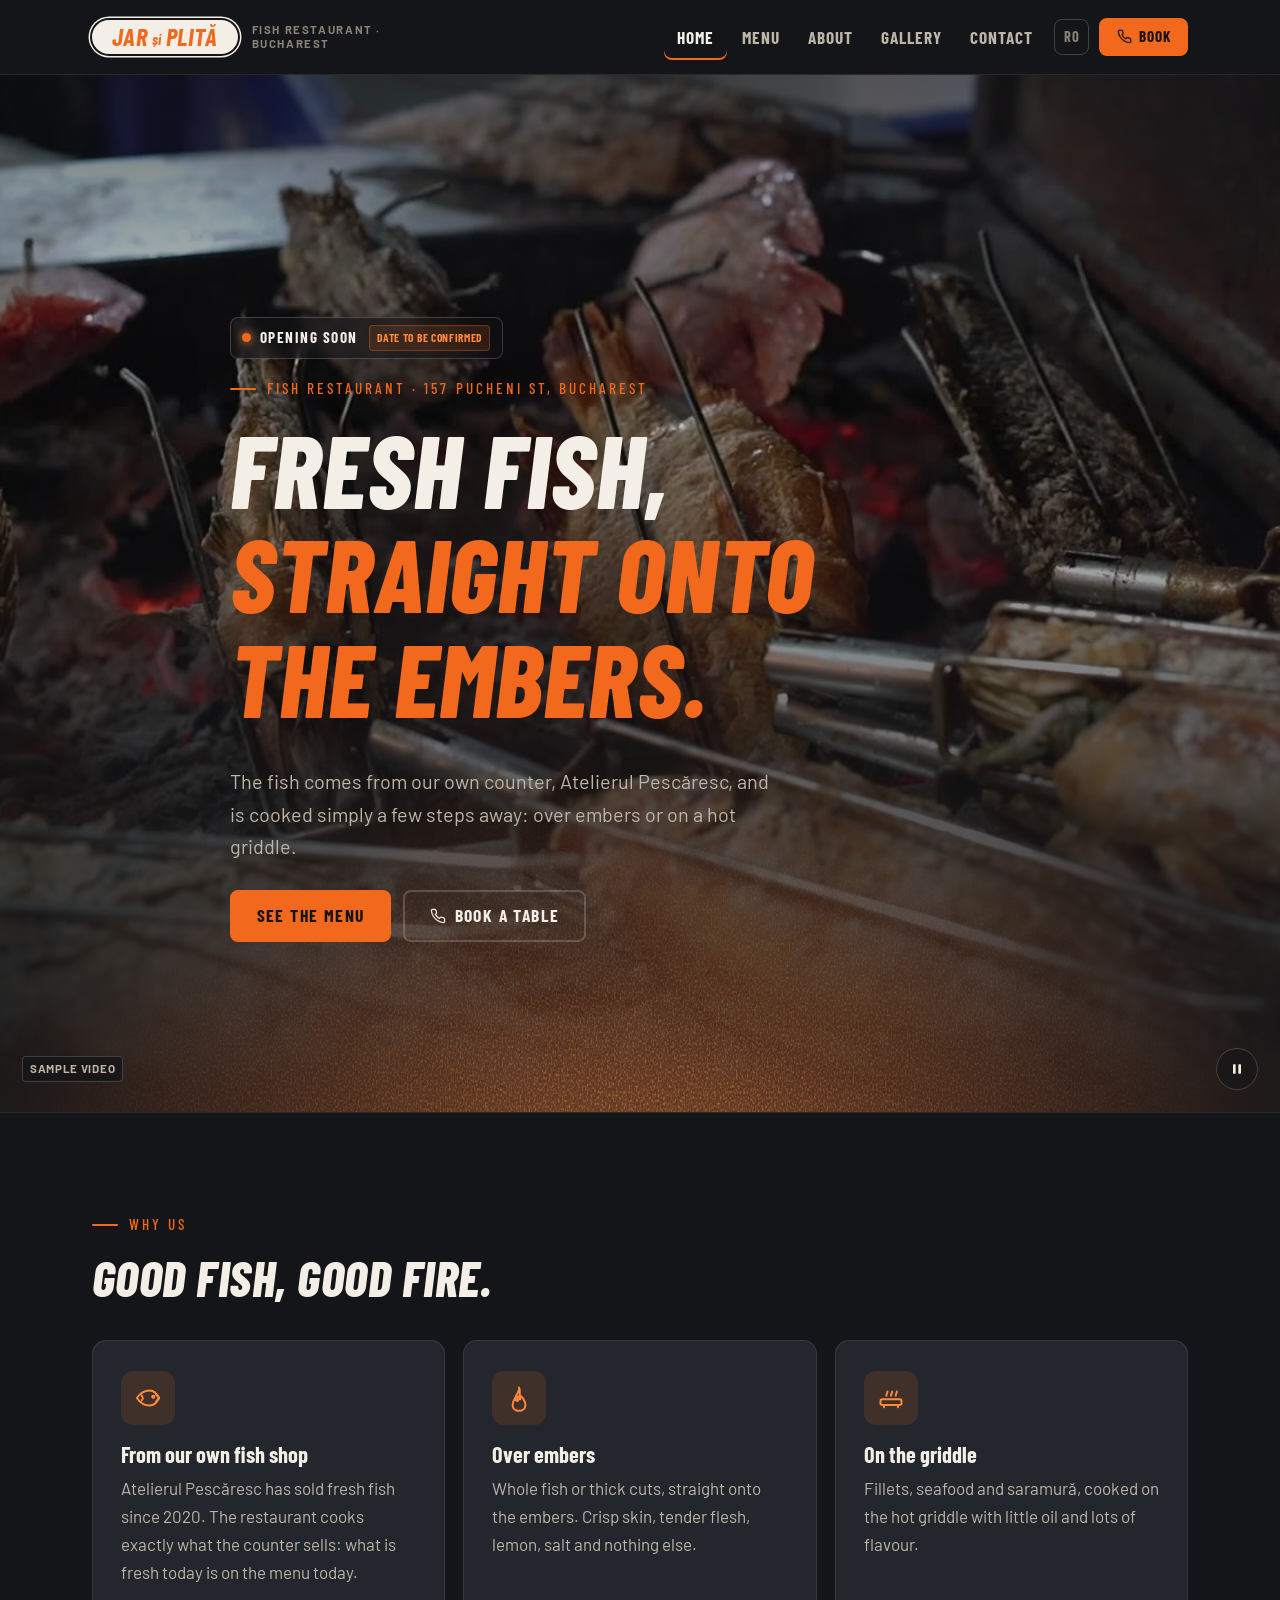
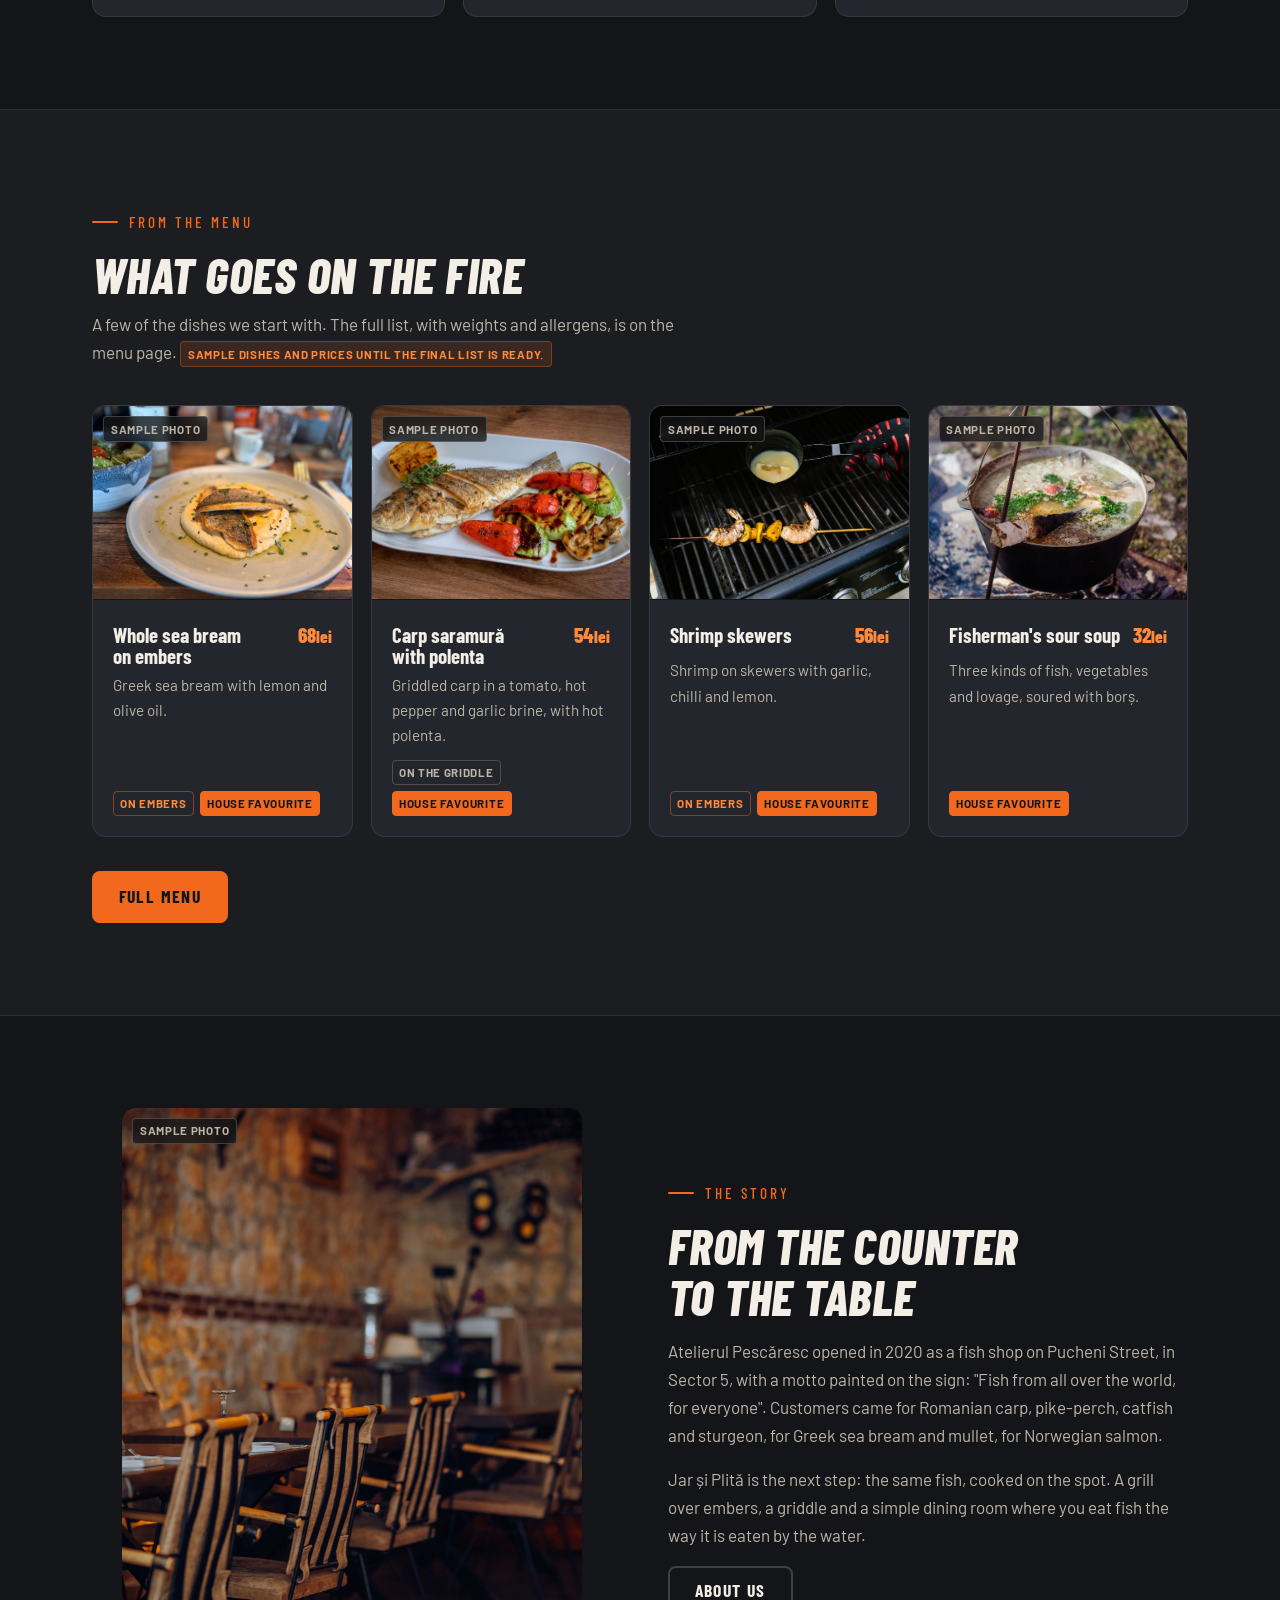
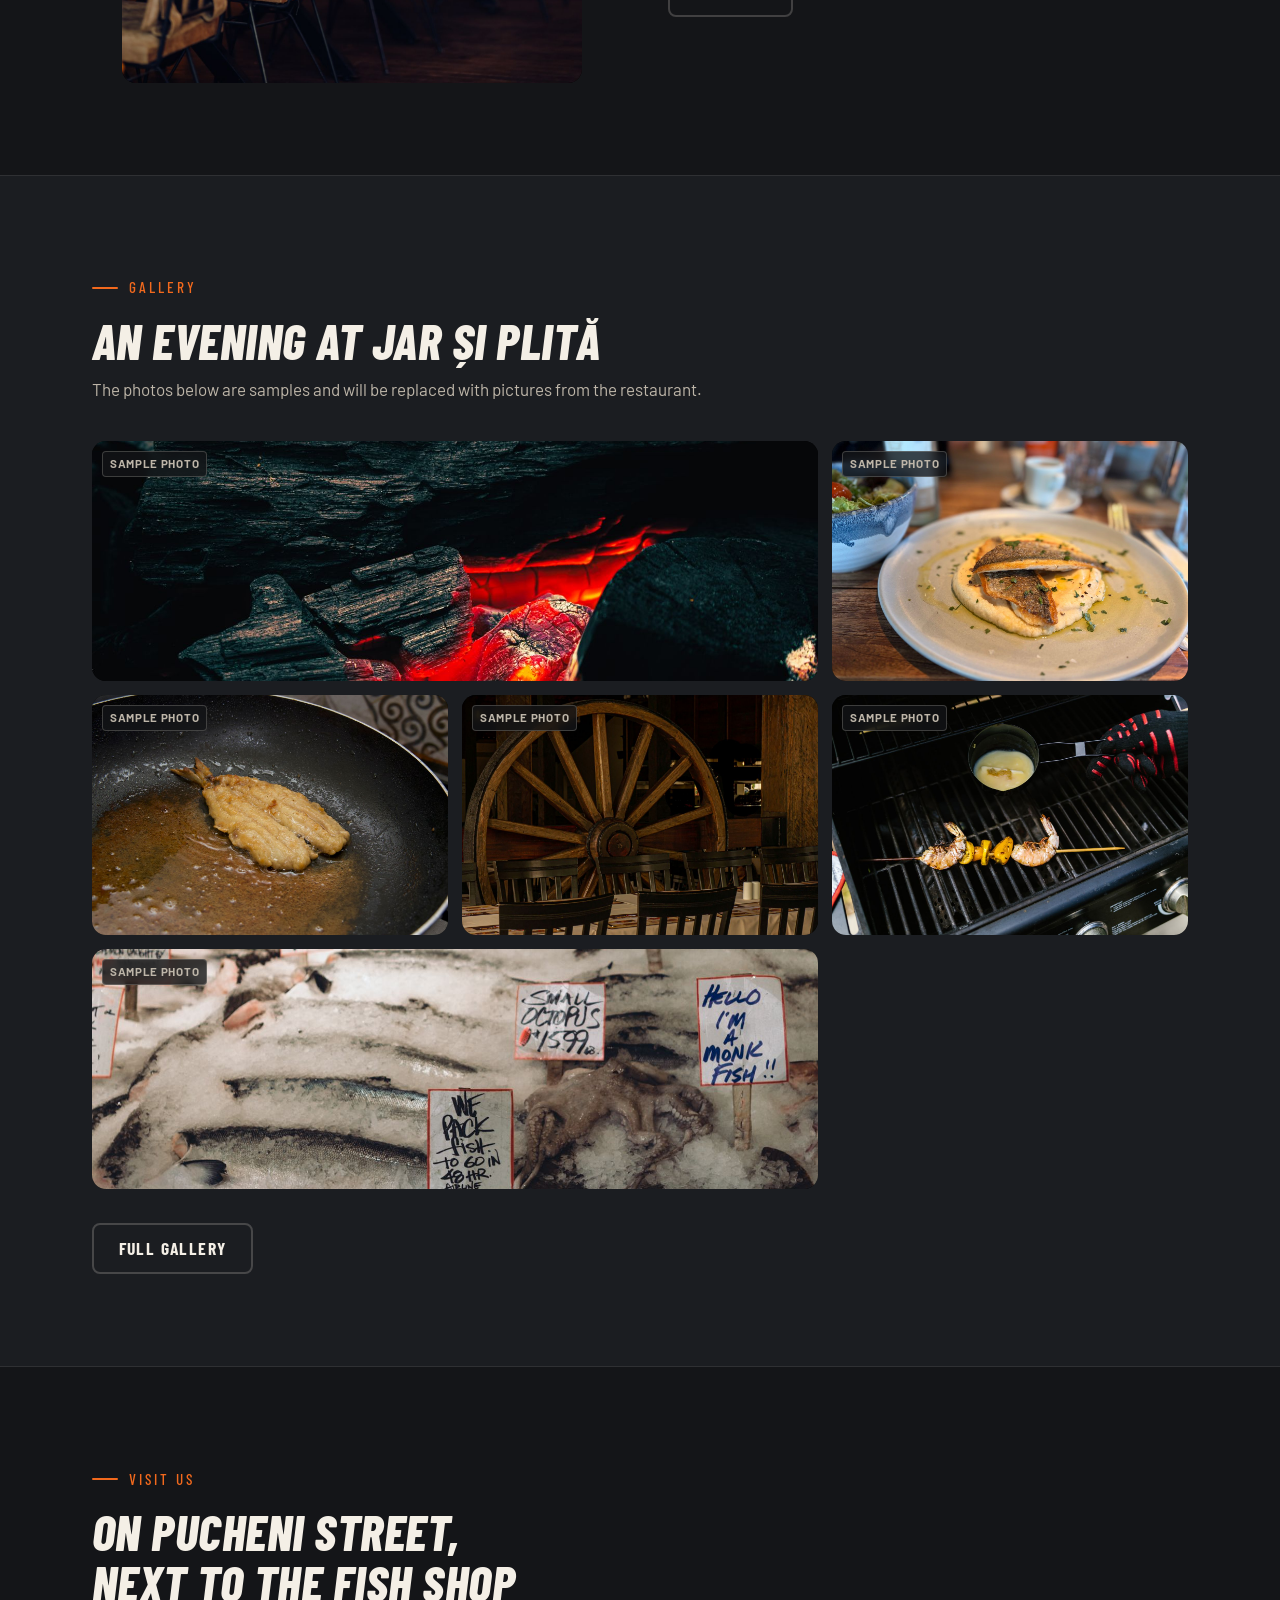
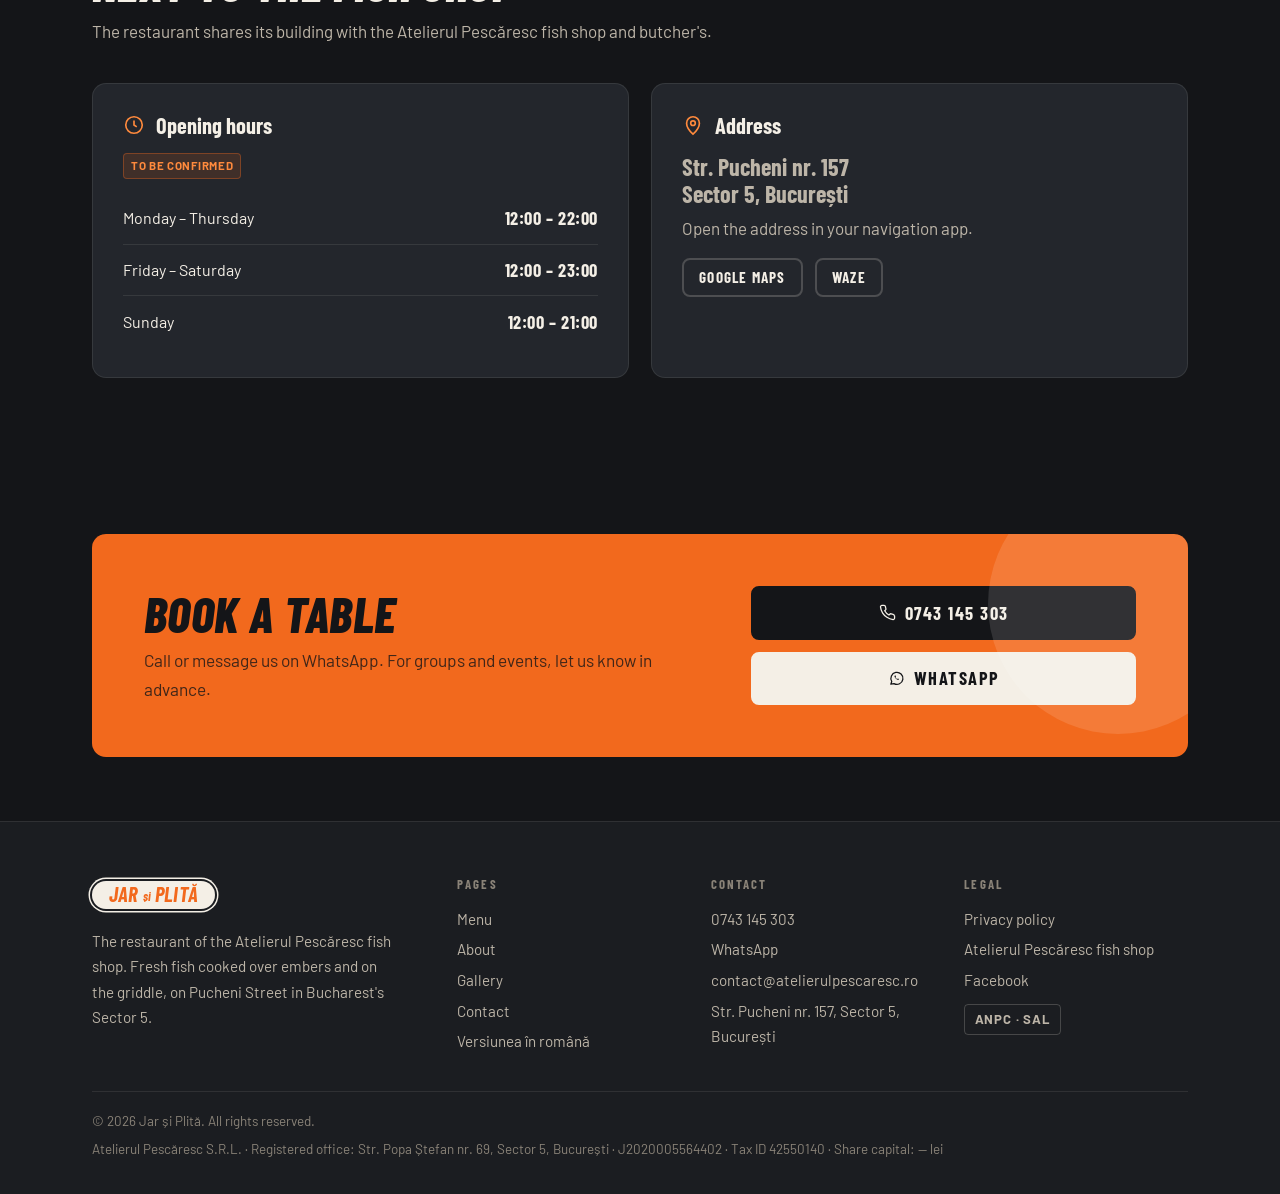
==== en/index.html @ cb8b8453 "preview 2026-10-09 14:56" ====
<!DOCTYPE html>
<html lang="en">
<head>
<meta charset="utf-8">
<meta name="viewport" content="width=device-width, initial-scale=1">
<title>Jar și Plită | Fish restaurant in Bucharest, Sector 5</title>
<meta name="description" content="Fresh fish from the Atelierul Pescăresc fish shop, cooked over embers and on the griddle. Fish restaurant at 157 Pucheni Street, Sector 5, Bucharest. Bookings: +40 743 145 303.">
<meta name="robots" content="noindex, nofollow">
<link rel="canonical" href="https://jarsiplita.ro/en/">
<link rel="alternate" hreflang="ro" href="https://jarsiplita.ro/">
<link rel="alternate" hreflang="en" href="https://jarsiplita.ro/en/">
<link rel="alternate" hreflang="x-default" href="https://jarsiplita.ro/">
<meta property="og:type" content="website">
<meta property="og:site_name" content="Jar și Plită">
<meta property="og:title" content="Jar și Plită | Fish restaurant in Bucharest, Sector 5">
<meta property="og:description" content="Fresh fish from the Atelierul Pescăresc fish shop, cooked over embers and on the griddle. Fish restaurant at 157 Pucheni Street, Sector 5, Bucharest. Bookings: +40 743 145 303.">
<meta property="og:url" content="https://jarsiplita.ro/en/">
<meta property="og:image" content="https://jarsiplita.ro/img/hero-poster.jpg">
<meta property="og:locale" content="en_GB">
<meta name="theme-color" content="#141518">
<link rel="icon" href="../favicon.svg" type="image/svg+xml">
<link rel="stylesheet" href="../css/style.css">
<script type="application/ld+json">
{
  "@context": "https://schema.org",
  "@type": "Restaurant",
  "acceptsReservations": "True",
  "address": {
    "@type": "PostalAddress",
    "addressCountry": "RO",
    "addressLocality": "Bucure\u0219ti",
    "addressRegion": "Sector 5",
    "postalCode": "051223",
    "streetAddress": "Str. Pucheni nr. 157"
  },
  "email": "contact@atelierulpescaresc.ro",
  "hasMenu": "https://jarsiplita.ro/en/menu.html",
  "image": "https://jarsiplita.ro/img/hero-poster.jpg",
  "name": "Jar \u0219i Plit\u0103",
  "parentOrganization": {
    "@type": "Organization",
    "name": "Atelierul Pesc\u0103resc",
    "url": "https://www.atelierulpescaresc.ro/"
  },
  "priceRange": "$$",
  "sameAs": [
    "https://www.facebook.com/atelierulpescaresconline"
  ],
  "servesCuisine": [
    "Seafood",
    "Romanian"
  ],
  "telephone": "+40743145303",
  "url": "https://jarsiplita.ro/"
}
</script>
</head>
<body class="home">
<svg width="0" height="0" style="position:absolute" aria-hidden="true" focusable="false">
  <!-- grainy ember glow used once, under the hero -->
  <filter id="embers" x="-10%" y="-10%" width="120%" height="120%" color-interpolation-filters="sRGB">
    <feTurbulence type="fractalNoise" baseFrequency="0.55 0.35" numOctaves="2" seed="7" result="n"/>
    <feColorMatrix in="n" type="luminanceToAlpha" result="na"/>
    <feComponentTransfer in="na" result="nb"><feFuncA type="table" tableValues="0 0 0.25 1 1"/></feComponentTransfer>
    <feComposite in="SourceGraphic" in2="nb" operator="in" result="grain"/>
    <feGaussianBlur in="grain" stdDeviation="0.5"/>
  </filter>
</svg>
<a class="skip" href="#main">Skip to content</a>

<header class="site" id="hdr">
  <div class="wrap bar">
    <a class="brand" href="index.html" aria-label="Jar și Plită">
      <span class="pill"><b>Jar</b><i>și</i><b>Plită</b></span>
      <span class="brand-sub">Fish restaurant · Bucharest</span>
    </a>
    <button class="navtoggle" id="navToggle" aria-label="Open navigation" aria-expanded="false" aria-controls="nav" data-open="Open navigation" data-close="Close navigation">
      <svg viewBox="0 0 24 24" width="22" height="22" fill="none" stroke="currentColor" stroke-width="2.2" stroke-linecap="round" aria-hidden="true"><path d="M3 6h18M3 12h18M3 18h18"/></svg>
    </button>
    <nav class="primary" id="nav" aria-label="Home">
      <a href="index.html" aria-current="page">Home</a>
      <a href="menu.html">Menu</a>
      <a href="about.html">About</a>
      <a href="gallery.html">Gallery</a>
      <a href="contact.html">Contact</a>
      <a class="lang" href="../index.html" hreflang="ro" lang="ro" title="Versiunea în română">RO</a>
      <a class="btn small" href="tel:+40743145303">
        <svg viewBox="0 0 24 24" width="15" height="15" fill="none" stroke="currentColor" stroke-width="2" aria-hidden="true"><path d="M22 16.9v3a2 2 0 0 1-2.2 2 19.8 19.8 0 0 1-8.6-3.1 19.5 19.5 0 0 1-6-6 19.8 19.8 0 0 1-3.1-8.7A2 2 0 0 1 4.1 2h3a2 2 0 0 1 2 1.7c.1.9.3 1.8.6 2.6a2 2 0 0 1-.5 2.1L8 9.6a16 16 0 0 0 6 6l1.2-1.2a2 2 0 0 1 2.1-.5c.8.3 1.7.5 2.6.6a2 2 0 0 1 1.7 2Z"/></svg>
        Book
      </a>
    </nav>
  </div>
</header>

<main id="main">
<section class="hero" aria-labelledby="hero-title">
  <video autoplay muted loop playsinline preload="metadata" poster="../img/hero-poster.jpg" aria-hidden="true" tabindex="-1">
    <source src="../video/hero.mp4" type="video/mp4">
  </video>
  <span class="tag sample">Sample video</span>
  <button class="vbtn" type="button" aria-pressed="false" aria-label="Pause video" data-pause="Pause video" data-play="Play video">
    <svg class="i-pause" viewBox="0 0 24 24" width="16" height="16" fill="currentColor" aria-hidden="true"><rect x="6" y="5" width="4" height="14" rx="1"/><rect x="14" y="5" width="4" height="14" rx="1"/></svg>
    <svg class="i-play" viewBox="0 0 24 24" width="16" height="16" fill="currentColor" aria-hidden="true"><path d="M7 5l12 7-12 7z"/></svg>
  </button>
  <div class="glow" aria-hidden="true"></div>
  <div class="glow grain" aria-hidden="true"></div>
  <div class="wrap">
    <div class="hero-inner">
      <span class="status">Opening soon <span class="tag note">date to be confirmed</span></span>
      <span class="eyebrow">Fish restaurant · 157 Pucheni St, Bucharest</span>
      <h1 id="hero-title">Fresh fish, <em>straight onto the embers.</em></h1>
      <p class="lead">The fish comes from our own counter, Atelierul Pescăresc, and is cooked simply a few steps away: over embers or on a hot griddle.</p>
      <div class="cta">
        <a class="btn" href="menu.html">See the menu</a>
        <a class="btn ghost" href="tel:+40743145303"><svg viewBox="0 0 24 24" width="16" height="16" fill="none" stroke="currentColor" stroke-width="1.8" aria-hidden="true"><path d="M22 16.9v3a2 2 0 0 1-2.2 2 19.8 19.8 0 0 1-8.6-3.1 19.5 19.5 0 0 1-6-6 19.8 19.8 0 0 1-3.1-8.7A2 2 0 0 1 4.1 2h3a2 2 0 0 1 2 1.7c.1.9.3 1.8.6 2.6a2 2 0 0 1-.5 2.1L8 9.6a16 16 0 0 0 6 6l1.2-1.2a2 2 0 0 1 2.1-.5c.8.3 1.7.5 2.6.6a2 2 0 0 1 1.7 2Z"/></svg>
 Book a table</a>
      </div>
    </div>
  </div>
</section>

<section id="de-ce" aria-labelledby="pillars-title">
  <div class="wrap">
    <div class="sec-head">
      <span class="eyebrow">Why us</span>
      <h2 id="pillars-title">Good fish, good fire.</h2>
    </div>
    <div class="grid pillars">
      <article class="pillar">
        <div class="ico"><svg viewBox="0 0 24 24" width="28" height="28" fill="none" stroke="currentColor" stroke-width="1.7" stroke-linejoin="round" aria-hidden="true"><path d="M2.5 12c3-4.5 7-6.5 11-6.5 3.5 0 6 2.5 8 6.5-2 4-4.5 6.5-8 6.5-4 0-8-2-11-6.5z"/><path d="M21.5 12l-3-3.5M21.5 12l-3 3.5M6 9.5c1 .5 1.5 1.5 1.5 2.5S7 14 6 14.5"/><circle cx="16.5" cy="11" r=".9" fill="currentColor"/></svg>
</div>
        <h3>From our own fish shop</h3>
        <p>Atelierul Pescăresc has sold fresh fish since 2020. The restaurant cooks exactly what the counter sells: what is fresh today is on the menu today.</p>
      </article>
      <article class="pillar">
        <div class="ico"><svg viewBox="0 0 24 24" width="28" height="28" fill="none" stroke="currentColor" stroke-width="1.7" stroke-linejoin="round" aria-hidden="true"><path d="M12 3c1 4-3 5.5-3 9 0 1.5 1 2.5 2 2.5-.5-2 1.5-3 1.5-5 3 2.5 5 5.5 5 8.5 0 3-2.5 5-5.5 5S6.5 21 6.5 18c0-3.5 2-5.5 3.5-8 .5 2 2 3 3 3-1-3.5.5-7-1-10z"/></svg>
</div>
        <h3>Over embers</h3>
        <p>Whole fish or thick cuts, straight onto the embers. Crisp skin, tender flesh, lemon, salt and nothing else.</p>
      </article>
      <article class="pillar">
        <div class="ico"><svg viewBox="0 0 24 24" width="28" height="28" fill="none" stroke="currentColor" stroke-width="1.7" stroke-linecap="round" aria-hidden="true"><rect x="3" y="13" width="18" height="5" rx="1.5"/><path d="M6 18v2M18 18v2M8 10c0-1.5 1-2 1-3.5M12 10c0-1.5 1-2 1-3.5M16 10c0-1.5 1-2 1-3.5"/></svg>
</div>
        <h3>On the griddle</h3>
        <p>Fillets, seafood and saramură, cooked on the hot griddle with little oil and lots of flavour.</p>
      </article>
    </div>
  </div>
</section>

<section class="alt" id="din-meniu" aria-labelledby="featured-title">
  <div class="wrap">
    <div class="sec-head">
      <span class="eyebrow">From the menu</span>
      <h2 id="featured-title">What goes on the fire</h2>
      <p>A few of the dishes we start with. The full list, with weights and allergens, is on the menu page. <span class="tag note">Sample dishes and prices until the final list is ready.</span></p>
    </div>
    <div class="grid dishes">
      <article class="dish">
        <figure class="photo  has-img">
  <img src="../img/dish-dorada.jpg" alt="Whole sea bream on embers" loading="lazy">
  <span class="tag sample">Sample photo</span>
</figure>

        <div class="body">
          <div class="row"><h3>Whole sea bream on embers</h3><span class="price">68<small>lei</small></span>
</div>
          <p>Greek sea bream with lemon and olive oil.</p>
          <div class="meta"><span class="chip jar">on embers</span><span class="chip fav">house favourite</span></div>
        </div>
      </article>
      <article class="dish">
        <figure class="photo  has-img">
  <img src="../img/dish-saramura.jpg" alt="Carp saramură with polenta" loading="lazy">
  <span class="tag sample">Sample photo</span>
</figure>

        <div class="body">
          <div class="row"><h3>Carp saramură with polenta</h3><span class="price">54<small>lei</small></span>
</div>
          <p>Griddled carp in a tomato, hot pepper and garlic brine, with hot polenta.</p>
          <div class="meta"><span class="chip plita">on the griddle</span><span class="chip fav">house favourite</span></div>
        </div>
      </article>
      <article class="dish">
        <figure class="photo  has-img">
  <img src="../img/dish-creveti.jpg" alt="Shrimp skewers" loading="lazy">
  <span class="tag sample">Sample photo</span>
</figure>

        <div class="body">
          <div class="row"><h3>Shrimp skewers</h3><span class="price">56<small>lei</small></span>
</div>
          <p>Shrimp on skewers with garlic, chilli and lemon.</p>
          <div class="meta"><span class="chip jar">on embers</span><span class="chip fav">house favourite</span></div>
        </div>
      </article>
      <article class="dish">
        <figure class="photo  has-img">
  <img src="../img/dish-ciorba.jpg" alt="Fisherman&#39;s sour soup" loading="lazy">
  <span class="tag sample">Sample photo</span>
</figure>

        <div class="body">
          <div class="row"><h3>Fisherman&#39;s sour soup</h3><span class="price">32<small>lei</small></span>
</div>
          <p>Three kinds of fish, vegetables and lovage, soured with borș.</p>
          <div class="meta"><span class="chip fav">house favourite</span></div>
        </div>
      </article>
    </div>
    <div class="sec-foot"><a class="btn" href="menu.html">Full menu</a></div>
  </div>
</section>

<section id="povestea" aria-labelledby="about-title">
  <div class="wrap split">
    <figure class="photo  has-img">
  <img src="../img/interior-2.jpg" alt="The kitchen at Jar și Plită" loading="lazy">
  <span class="tag sample">Sample photo</span>
</figure>

    <div>
      <span class="eyebrow">The story</span>
      <h2 id="about-title">From the counter to the table</h2>
      <p>Atelierul Pescăresc opened in 2020 as a fish shop on Pucheni Street, in Sector 5, with a motto painted on the sign: &#34;Fish from all over the world, for everyone&#34;. Customers came for Romanian carp, pike-perch, catfish and sturgeon, for Greek sea bream and mullet, for Norwegian salmon.</p>
      <p>Jar și Plită is the next step: the same fish, cooked on the spot. A grill over embers, a griddle and a simple dining room where you eat fish the way it is eaten by the water.</p>
      <div class="cta"><a class="btn ghost" href="about.html">About us</a></div>
    </div>
  </div>
</section>

<section class="alt" id="galerie" aria-labelledby="gallery-title">
  <div class="wrap">
    <div class="sec-head">
      <span class="eyebrow">Gallery</span>
      <h2 id="gallery-title">An evening at Jar și Plită</h2>
      <p>The photos below are samples and will be replaced with pictures from the restaurant.</p>
    </div>
    <div class="grid gal">
      <div class="wide"><figure class="photo  has-img">
  <img src="../img/embers.jpg" alt="The embers, before the first fish" loading="lazy">
  <span class="tag sample">Sample photo</span>
</figure>
</div>
      <div class=""><figure class="photo  has-img">
  <img src="../img/dish-dorada.jpg" alt="Whole sea bream over embers" loading="lazy">
  <span class="tag sample">Sample photo</span>
</figure>
</div>
      <div class=""><figure class="photo  has-img">
  <img src="../img/dish-plita.jpg" alt="Salmon on the hot griddle" loading="lazy">
  <span class="tag sample">Sample photo</span>
</figure>
</div>
      <div class=""><figure class="photo  has-img">
  <img src="../img/interior.jpg" alt="The dining room" loading="lazy">
  <span class="tag sample">Sample photo</span>
</figure>
</div>
      <div class="wide"><figure class="photo  has-img">
  <img src="../img/counter.jpg" alt="The fish counter in the morning" loading="lazy">
  <span class="tag sample">Sample photo</span>
</figure>
</div>
      <div class=""><figure class="photo  has-img">
  <img src="../img/dish-creveti.jpg" alt="Shrimp skewers" loading="lazy">
  <span class="tag sample">Sample photo</span>
</figure>
</div>
    </div>
    <div class="sec-foot"><a class="btn ghost" href="gallery.html">Full gallery</a></div>
  </div>
</section>

<section id="vizita" aria-labelledby="visit-title">
  <div class="wrap">
    <div class="sec-head">
      <span class="eyebrow">Visit us</span>
      <h2 id="visit-title">On Pucheni Street, next to the fish shop</h2>
      <p>The restaurant shares its building with the Atelierul Pescăresc fish shop and butcher&#39;s.</p>
    </div>
    <div class="visit">
      <div class="vcard">
        <h3><svg viewBox="0 0 24 24" width="22" height="22" fill="none" stroke="currentColor" stroke-width="1.8" aria-hidden="true"><circle cx="12" cy="12" r="9"/><path d="M12 7v5l3 2"/></svg>
 Opening hours</h3>
        <span class="tag note">to be confirmed</span>
        <table class="hours">
  <tbody>
  <tr><td>Monday – Thursday</td><td>12:00 – 22:00</td></tr>
  <tr><td>Friday – Saturday</td><td>12:00 – 23:00</td></tr>
  <tr><td>Sunday</td><td>12:00 – 21:00</td></tr>
  </tbody>
</table>

      </div>
      <div class="vcard">
        <h3><svg viewBox="0 0 24 24" width="22" height="22" fill="none" stroke="currentColor" stroke-width="1.8" aria-hidden="true"><path d="M12 22s7-6.5 7-12a7 7 0 1 0-14 0c0 5.5 7 12 7 12z"/><circle cx="12" cy="10" r="2.5"/></svg>
 Address</h3>
        <p class="addr">Str. Pucheni nr. 157<br>Sector 5, București</p>
        <p>Open the address in your navigation app.</p>
        <div class="cta ">
  <a class="btn ghost small" href="https://www.google.com/maps/search/?api=1&amp;query=Str.%20Pucheni%20157%20Sector%205%20Bucuresti" rel="noopener">Google Maps</a>
  <a class="btn ghost small" href="https://www.waze.com/ul?q=Str.%20Pucheni%20157%20Sector%205%20Bucuresti&amp;navigate=yes" rel="noopener">Waze</a>
</div>

      </div>
    </div>
  </div>
</section>

<section class="tight" aria-labelledby="cta-title">
  <div class="wrap">
    <div class="band">
      <div>
        <h2 id="cta-title">Book a table</h2>
        <p>Call or message us on WhatsApp. For groups and events, let us know in advance.</p>
      </div>
      <div class="actions">
        <a class="btn dark" href="tel:+40743145303"><svg viewBox="0 0 24 24" width="17" height="17" fill="none" stroke="currentColor" stroke-width="1.8" aria-hidden="true"><path d="M22 16.9v3a2 2 0 0 1-2.2 2 19.8 19.8 0 0 1-8.6-3.1 19.5 19.5 0 0 1-6-6 19.8 19.8 0 0 1-3.1-8.7A2 2 0 0 1 4.1 2h3a2 2 0 0 1 2 1.7c.1.9.3 1.8.6 2.6a2 2 0 0 1-.5 2.1L8 9.6a16 16 0 0 0 6 6l1.2-1.2a2 2 0 0 1 2.1-.5c.8.3 1.7.5 2.6.6a2 2 0 0 1 1.7 2Z"/></svg>
 0743 145 303</a>
        <a class="btn cream" href="https://wa.me/40743145303" rel="noopener"><svg viewBox="0 0 24 24" width="17" height="17" fill="none" stroke="currentColor" stroke-width="1.8" stroke-linejoin="round" aria-hidden="true"><path d="M4 20l1.3-3.8A8.5 8.5 0 1 1 8.4 19.2z"/><path d="M9 8.5c.2 2.5 3 5.3 5.5 5.5l1.2-1.2-1.8-.9-.9.7c-1-.4-2-1.4-2.4-2.4l.7-.9-.9-1.8z" fill="currentColor" stroke="none"/></svg>
 WhatsApp</a>
      </div>
    </div>
  </div>
</section>
</main>

<footer class="site">
  <div class="wrap">
    <div class="cols">
      <div>
        <a class="brand" href="index.html"><span class="pill"><b>Jar</b><i>și</i><b>Plită</b></span></a>
        <p class="fabout">The restaurant of the Atelierul Pescăresc fish shop. Fresh fish cooked over embers and on the griddle, on Pucheni Street in Bucharest&#39;s Sector 5.</p>
      </div>
      <div>
        <h4>Pages</h4>
        <a href="menu.html">Menu</a>
        <a href="about.html">About</a>
        <a href="gallery.html">Gallery</a>
        <a href="contact.html">Contact</a>
        <a href="../index.html" hreflang="ro" lang="ro">Versiunea în română</a>
      </div>
      <div>
        <h4>Contact</h4>
        <a href="tel:+40743145303">0743 145 303</a>
        <a href="https://wa.me/40743145303" rel="noopener">WhatsApp</a>
        <a href="mailto:contact@atelierulpescaresc.ro">contact@atelierulpescaresc.ro</a>
        <span class="addr">Str. Pucheni nr. 157, Sector 5, București</span>
      </div>
      <div>
        <h4>Legal</h4>
        <a href="privacy.html">Privacy policy</a>
        <a href="https://www.atelierulpescaresc.ro/" rel="noopener">Atelierul Pescăresc fish shop</a>
        <a href="https://www.facebook.com/atelierulpescaresconline" rel="noopener">Facebook</a>
        <a class="sal" href="https://reclamatiisal.anpc.ro" rel="noopener" title="Alternative dispute resolution (Romanian consumer authority)">ANPC · SAL</a>
      </div>
    </div>
    <div class="legal">
      <span>© 2026 Jar și Plită. All rights reserved.</span>
      <span class="company">Atelierul Pescăresc S.R.L. · Registered office: Str. Popa Ștefan nr. 69, Sector 5, București · J2020005564402 · Tax ID 42550140 · Share capital: — lei</span>
    </div>
  </div>
</footer>

<script src="../js/main.js" defer></script>
</body>
</html>
---- css/style.css ----
@font-face{font-family:"Barlow";font-style:normal;font-weight:400;font-display:swap;src:url("../fonts/barlow-400-latin-ext.woff2") format("woff2");unicode-range:U+0100-02BA, U+02BD-02C5, U+02C7-02CC, U+02CE-02D7, U+02DD-02FF, U+0304, U+0308, U+0329, U+1D00-1DBF, U+1E00-1E9F, U+1EF2-1EFF, U+2020, U+20A0-20AB, U+20AD-20C4, U+2113, U+2C60-2C7F, U+A720-A7FF}
@font-face{font-family:"Barlow";font-style:normal;font-weight:400;font-display:swap;src:url("../fonts/barlow-400-latin.woff2") format("woff2");unicode-range:U+0000-00FF, U+0131, U+0152-0153, U+02BB-02BC, U+02C6, U+02DA, U+02DC, U+0304, U+0308, U+0329, U+2000-206F, U+20AC, U+2122, U+2191, U+2193, U+2212, U+2215, U+FEFF, U+FFFD}
@font-face{font-family:"Barlow";font-style:normal;font-weight:500;font-display:swap;src:url("../fonts/barlow-500-latin-ext.woff2") format("woff2");unicode-range:U+0100-02BA, U+02BD-02C5, U+02C7-02CC, U+02CE-02D7, U+02DD-02FF, U+0304, U+0308, U+0329, U+1D00-1DBF, U+1E00-1E9F, U+1EF2-1EFF, U+2020, U+20A0-20AB, U+20AD-20C4, U+2113, U+2C60-2C7F, U+A720-A7FF}
@font-face{font-family:"Barlow";font-style:normal;font-weight:500;font-display:swap;src:url("../fonts/barlow-500-latin.woff2") format("woff2");unicode-range:U+0000-00FF, U+0131, U+0152-0153, U+02BB-02BC, U+02C6, U+02DA, U+02DC, U+0304, U+0308, U+0329, U+2000-206F, U+20AC, U+2122, U+2191, U+2193, U+2212, U+2215, U+FEFF, U+FFFD}
@font-face{font-family:"Barlow";font-style:normal;font-weight:700;font-display:swap;src:url("../fonts/barlow-700-latin-ext.woff2") format("woff2");unicode-range:U+0100-02BA, U+02BD-02C5, U+02C7-02CC, U+02CE-02D7, U+02DD-02FF, U+0304, U+0308, U+0329, U+1D00-1DBF, U+1E00-1E9F, U+1EF2-1EFF, U+2020, U+20A0-20AB, U+20AD-20C4, U+2113, U+2C60-2C7F, U+A720-A7FF}
@font-face{font-family:"Barlow";font-style:normal;font-weight:700;font-display:swap;src:url("../fonts/barlow-700-latin.woff2") format("woff2");unicode-range:U+0000-00FF, U+0131, U+0152-0153, U+02BB-02BC, U+02C6, U+02DA, U+02DC, U+0304, U+0308, U+0329, U+2000-206F, U+20AC, U+2122, U+2191, U+2193, U+2212, U+2215, U+FEFF, U+FFFD}
@font-face{font-family:"Barlow Condensed";font-style:italic;font-weight:700;font-display:swap;src:url("../fonts/barlow-condensed-700-italic-latin-ext.woff2") format("woff2");unicode-range:U+0100-02BA, U+02BD-02C5, U+02C7-02CC, U+02CE-02D7, U+02DD-02FF, U+0304, U+0308, U+0329, U+1D00-1DBF, U+1E00-1E9F, U+1EF2-1EFF, U+2020, U+20A0-20AB, U+20AD-20C4, U+2113, U+2C60-2C7F, U+A720-A7FF}
@font-face{font-family:"Barlow Condensed";font-style:italic;font-weight:700;font-display:swap;src:url("../fonts/barlow-condensed-700-italic-latin.woff2") format("woff2");unicode-range:U+0000-00FF, U+0131, U+0152-0153, U+02BB-02BC, U+02C6, U+02DA, U+02DC, U+0304, U+0308, U+0329, U+2000-206F, U+20AC, U+2122, U+2191, U+2193, U+2212, U+2215, U+FEFF, U+FFFD}
@font-face{font-family:"Barlow Condensed";font-style:italic;font-weight:800;font-display:swap;src:url("../fonts/barlow-condensed-800-italic-latin-ext.woff2") format("woff2");unicode-range:U+0100-02BA, U+02BD-02C5, U+02C7-02CC, U+02CE-02D7, U+02DD-02FF, U+0304, U+0308, U+0329, U+1D00-1DBF, U+1E00-1E9F, U+1EF2-1EFF, U+2020, U+20A0-20AB, U+20AD-20C4, U+2113, U+2C60-2C7F, U+A720-A7FF}
@font-face{font-family:"Barlow Condensed";font-style:italic;font-weight:800;font-display:swap;src:url("../fonts/barlow-condensed-800-italic-latin.woff2") format("woff2");unicode-range:U+0000-00FF, U+0131, U+0152-0153, U+02BB-02BC, U+02C6, U+02DA, U+02DC, U+0304, U+0308, U+0329, U+2000-206F, U+20AC, U+2122, U+2191, U+2193, U+2212, U+2215, U+FEFF, U+FFFD}
@font-face{font-family:"Barlow Condensed";font-style:normal;font-weight:500;font-display:swap;src:url("../fonts/barlow-condensed-500-latin-ext.woff2") format("woff2");unicode-range:U+0100-02BA, U+02BD-02C5, U+02C7-02CC, U+02CE-02D7, U+02DD-02FF, U+0304, U+0308, U+0329, U+1D00-1DBF, U+1E00-1E9F, U+1EF2-1EFF, U+2020, U+20A0-20AB, U+20AD-20C4, U+2113, U+2C60-2C7F, U+A720-A7FF}
@font-face{font-family:"Barlow Condensed";font-style:normal;font-weight:500;font-display:swap;src:url("../fonts/barlow-condensed-500-latin.woff2") format("woff2");unicode-range:U+0000-00FF, U+0131, U+0152-0153, U+02BB-02BC, U+02C6, U+02DA, U+02DC, U+0304, U+0308, U+0329, U+2000-206F, U+20AC, U+2122, U+2191, U+2193, U+2212, U+2215, U+FEFF, U+FFFD}
@font-face{font-family:"Barlow Condensed";font-style:normal;font-weight:700;font-display:swap;src:url("../fonts/barlow-condensed-700-latin-ext.woff2") format("woff2");unicode-range:U+0100-02BA, U+02BD-02C5, U+02C7-02CC, U+02CE-02D7, U+02DD-02FF, U+0304, U+0308, U+0329, U+1D00-1DBF, U+1E00-1E9F, U+1EF2-1EFF, U+2020, U+20A0-20AB, U+20AD-20C4, U+2113, U+2C60-2C7F, U+A720-A7FF}
@font-face{font-family:"Barlow Condensed";font-style:normal;font-weight:700;font-display:swap;src:url("../fonts/barlow-condensed-700-latin.woff2") format("woff2");unicode-range:U+0000-00FF, U+0131, U+0152-0153, U+02BB-02BC, U+02C6, U+02DA, U+02DC, U+0304, U+0308, U+0329, U+2000-206F, U+20AC, U+2122, U+2191, U+2193, U+2212, U+2215, U+FEFF, U+FFFD}
@font-face{font-family:"Barlow Condensed";font-style:normal;font-weight:800;font-display:swap;src:url("../fonts/barlow-condensed-800-latin-ext.woff2") format("woff2");unicode-range:U+0100-02BA, U+02BD-02C5, U+02C7-02CC, U+02CE-02D7, U+02DD-02FF, U+0304, U+0308, U+0329, U+1D00-1DBF, U+1E00-1E9F, U+1EF2-1EFF, U+2020, U+20A0-20AB, U+20AD-20C4, U+2113, U+2C60-2C7F, U+A720-A7FF}
@font-face{font-family:"Barlow Condensed";font-style:normal;font-weight:800;font-display:swap;src:url("../fonts/barlow-condensed-800-latin.woff2") format("woff2");unicode-range:U+0000-00FF, U+0131, U+0152-0153, U+02BB-02BC, U+02C6, U+02DA, U+02DC, U+0304, U+0308, U+0329, U+2000-206F, U+20AC, U+2122, U+2191, U+2193, U+2212, U+2215, U+FEFF, U+FFFD}

/* ============================================================
   Jar și Plită — shared stylesheet (source: templates/style.css;
   build.py prepends templates/fonts.css and writes site/css/style.css)
   Dark coal ground like the shop's slate graphics, ember-orange accent
   taken from the "JAR și PLITĂ" sign, cream text. The menu sits on a
   cream "paper" block like a printed menu card. Fonts are self-hosted.
   ============================================================ */

:root{
  --coal:#141518; --slate:#1B1D21; --panel:#23262C; --panel-2:#2B2F36;
  --line:rgba(244,239,230,.09); --line-strong:rgba(244,239,230,.2);
  --cream:#F4EFE6; --sand:#BDB5A8; --ash:#8A8378;
  --ember:#F2691D; --ember-hot:#FF8A3D; --ember-deep:#C94F0E; --ember-tint:rgba(242,105,29,.14);
  --river:#4A8FD4;
  --paper:#F4EFE6; --paper-2:#EAE3D6; --ink:#1B1C1F; --ink-soft:#54504A; --paper-line:#D6CCBA;
  --r:14px; --r-sm:8px; --maxw:1140px;
  --shadow:0 10px 30px rgba(0,0,0,.35);
  --display:"Barlow Condensed","Arial Narrow",Impact,sans-serif;
  --body:"Barlow",system-ui,-apple-system,"Segoe UI",Roboto,sans-serif;
}

*{box-sizing:border-box}
html{-webkit-text-size-adjust:100%;scroll-behavior:smooth;scroll-padding-top:130px}
body{
  margin:0;background:var(--coal);color:var(--cream);
  font-family:var(--body);font-size:17px;line-height:1.65;-webkit-font-smoothing:antialiased;
}
/* fine stone grain over the whole page, echoing the slate panels in the shop */
body::before{
  content:"";position:fixed;inset:0;z-index:-1;pointer-events:none;opacity:.08;
  background-image:url("data:image/svg+xml,%3Csvg xmlns='http://www.w3.org/2000/svg' width='260' height='260'%3E%3Cfilter id='g'%3E%3CfeTurbulence type='fractalNoise' baseFrequency='.85' numOctaves='3' stitchTiles='stitch'/%3E%3CfeColorMatrix values='0 0 0 0 1 0 0 0 0 .96 0 0 0 0 .9 0 0 0 .7 0'/%3E%3C/filter%3E%3Crect width='100%25' height='100%25' filter='url(%23g)'/%3E%3C/svg%3E");
  background-size:260px 260px;
}
h1,h2,h3,h4{font-family:var(--display);line-height:1.02;margin:0;text-wrap:balance}
h1,h2{font-weight:800;font-style:italic;text-transform:uppercase;letter-spacing:.01em}
h2{font-size:clamp(2rem,4.2vw,3.1rem)}
h3{font-weight:700;font-size:1.4rem}
p{margin:0 0 1rem}
a{color:var(--ember-hot)}
img,video{max-width:100%;display:block}
.wrap{max-width:var(--maxw);margin-inline:auto;padding-inline:22px}
.skip{position:absolute;left:-999px;top:8px;z-index:100;background:var(--ember);color:var(--coal);padding:.5em 1em;border-radius:var(--r-sm);font-weight:700;text-decoration:none}
.skip:focus{left:8px}
:focus-visible{outline:3px solid var(--ember-hot);outline-offset:2px;border-radius:4px}

/* ---------- Small pieces ---------- */
.eyebrow{
  display:inline-flex;align-items:center;gap:.7em;margin:0 0 .9rem;
  font-family:var(--display);font-weight:500;font-size:.95rem;letter-spacing:.2em;text-transform:uppercase;color:var(--ember);
}
.eyebrow::before{content:"";width:26px;height:2px;background:var(--ember);border-radius:2px}
.tag{
  display:inline-block;font-size:.72rem;font-weight:700;letter-spacing:.06em;text-transform:uppercase;
  border-radius:4px;padding:.22em .6em;white-space:nowrap;vertical-align:middle;
}
.tag.note{background:var(--ember-tint);color:var(--ember-hot);border:1px solid rgba(242,105,29,.35)}
.tag.sample{background:rgba(20,21,24,.78);color:var(--sand);border:1px solid var(--line-strong);backdrop-filter:blur(4px)}
.paper .tag.note{background:#FBE6D6;color:var(--ember-deep);border-color:#F2C4A3}

.btn{
  --bg:var(--ember);--fg:var(--coal);
  display:inline-flex;align-items:center;justify-content:center;gap:.5em;
  background:var(--bg);color:var(--fg);text-decoration:none;border:2px solid var(--bg);
  font-family:var(--display);font-weight:700;font-size:1.1rem;letter-spacing:.08em;text-transform:uppercase;line-height:1;
  padding:.85em 1.4em;border-radius:var(--r-sm);cursor:pointer;white-space:nowrap;
  transition:transform .13s ease,background .13s ease,border-color .13s ease,color .13s ease;
}
.btn:hover{--bg:var(--ember-hot);transform:translateY(-2px)}
.btn.ghost{--bg:transparent;--fg:var(--cream);border-color:var(--line-strong)}
.btn.ghost:hover{--bg:transparent;border-color:var(--cream)}
.btn.dark{--bg:var(--coal);--fg:var(--cream)}
.btn.dark:hover{--bg:#000}
.btn.cream{--bg:var(--cream);--fg:var(--coal)}
.btn.cream:hover{--bg:#fff}
.btn.small{font-size:.95rem;padding:.65em 1em}
.btn svg{flex:0 0 auto}
.cta{display:flex;flex-wrap:wrap;gap:12px;align-items:center}

/* ---------- Brand pill (mirrors the sign on the facade) ---------- */
.brand{display:inline-flex;align-items:center;gap:14px;text-decoration:none;color:var(--cream)}
.pill{
  display:inline-flex;align-items:baseline;gap:.2em;
  background:var(--cream);color:var(--ember);border-radius:999px;padding:.14em .8em .2em;
  font-family:var(--display);font-style:italic;font-weight:800;font-size:1.55rem;line-height:1;letter-spacing:.015em;text-transform:uppercase;
  box-shadow:0 0 0 2px var(--coal),0 0 0 3.5px var(--cream);
}
.pill i{font-weight:600;font-size:.6em;text-transform:lowercase;letter-spacing:0;transform:translateY(-.08em)}
.brand-sub{font-size:.72rem;font-weight:600;letter-spacing:.14em;text-transform:uppercase;color:var(--ash);line-height:1.2;max-width:12em}

/* ---------- Header ---------- */
header.site{position:sticky;top:0;z-index:50;background:rgba(20,21,24,.86);backdrop-filter:blur(10px);border-bottom:1px solid var(--line)}
.bar{display:flex;align-items:center;gap:16px;height:74px}
nav.primary{margin-left:auto;display:flex;align-items:center;gap:2px}
nav.primary a{
  text-decoration:none;color:var(--sand);font-family:var(--display);font-weight:600;font-size:1.08rem;letter-spacing:.06em;text-transform:uppercase;
  padding:.5em .75em;border-radius:var(--r-sm);
}
nav.primary a:hover{color:var(--cream);background:var(--panel)}
nav.primary a[aria-current="page"]{color:var(--cream);box-shadow:inset 0 -2px 0 var(--ember)}
nav.primary a.lang{color:var(--ash);border:1px solid var(--line-strong);padding:.35em .6em;margin-left:6px;font-size:.9rem}
nav.primary a.lang:hover{color:var(--cream);border-color:var(--cream);background:transparent}
nav.primary a.btn{margin-left:8px;color:var(--coal)}
.navtoggle{display:none;margin-left:auto;background:transparent;border:1.5px solid var(--line-strong);border-radius:var(--r-sm);width:46px;height:42px;cursor:pointer;color:var(--cream)}

/* ---------- Photo frames ---------- */
.photo{
  position:relative;border-radius:var(--r);overflow:hidden;background:var(--panel);
  border:1.5px dashed var(--line-strong);margin:0;width:100%;
}
.photo .cap{position:absolute;inset:0;display:grid;place-items:center;padding:20px;text-align:center;color:var(--ash);font-family:var(--display);font-weight:600;font-size:1.05rem;letter-spacing:.04em;text-transform:uppercase}
.photo .cap svg{display:block;margin:0 auto 10px;opacity:.5}
.photo.has-img{border:0;background:#000}
.photo.has-img img{position:absolute;inset:0;width:100%;height:100%;object-fit:cover}
.photo .tag.sample{position:absolute;top:10px;left:10px;z-index:1}
.photo figcaption.under{position:absolute;left:0;right:0;bottom:0;padding:34px 14px 12px;font-size:.9rem;color:var(--cream);background:linear-gradient(180deg,transparent,rgba(20,21,24,.85))}

/* ---------- Hero ---------- */
.hero{position:relative;min-height:clamp(600px,90vh,920px);display:flex;align-items:flex-end;overflow:hidden;isolation:isolate;border-bottom:1px solid var(--line)}
.hero video,.hero img.poster{position:absolute;inset:0;width:100%;height:100%;object-fit:cover;z-index:-3}
.hero::before{
  content:"";position:absolute;inset:0;z-index:-2;
  background:linear-gradient(180deg,rgba(20,21,24,.6) 0%,rgba(20,21,24,.18) 32%,rgba(20,21,24,.72) 70%,var(--coal) 100%);
}
/* ember glow: soft layer + grainy layer (SVG filter in base.html) */
.hero .glow{position:absolute;left:50%;bottom:-18%;width:130%;height:58%;transform:translateX(-50%);z-index:-1;pointer-events:none;mix-blend-mode:screen;
  background:radial-gradient(ellipse at 50% 100%,rgba(242,105,29,.5),rgba(242,105,29,.16) 38%,transparent 66%)}
.hero .glow.grain{width:100%;height:40%;bottom:-8%;filter:url(#embers);opacity:.9;
  background:radial-gradient(ellipse at 50% 100%,rgba(255,138,61,.75),rgba(242,105,29,.3) 40%,transparent 68%)}
.hero-inner{padding:150px 0 78px;max-width:820px;position:relative}
.hero .status{
  display:inline-flex;align-items:center;gap:.6em;margin-bottom:1.1rem;
  font-family:var(--display);font-weight:600;font-size:.95rem;letter-spacing:.1em;text-transform:uppercase;color:var(--cream);
  background:rgba(20,21,24,.55);border:1px solid var(--line-strong);border-radius:var(--r-sm);padding:.45em .8em .45em .7em;backdrop-filter:blur(6px);
}
.hero .status::before{content:"";width:9px;height:9px;border-radius:50%;background:var(--ember);box-shadow:0 0 10px var(--ember-hot)}
.hero-inner .eyebrow{display:flex}
.hero .status .tag{margin-left:.2em}
.hero h1{font-size:clamp(3.1rem,8.6vw,6.4rem);margin:0 0 .35em}
.hero h1 em{font-style:inherit;color:var(--ember);display:block}
.hero .lead{font-size:clamp(1.05rem,1.55vw,1.25rem);color:var(--sand);max-width:50ch;margin:0 0 1.7rem}
.vbtn{
  position:absolute;right:22px;bottom:22px;z-index:2;width:42px;height:42px;border-radius:50%;
  border:1.5px solid var(--line-strong);background:rgba(20,21,24,.55);color:var(--cream);display:grid;place-items:center;cursor:pointer;backdrop-filter:blur(6px);
}
.vbtn:hover{border-color:var(--cream)}
.vbtn .i-pause,.vbtn[aria-pressed="true"] .i-play{display:block}
.vbtn .i-play,.vbtn[aria-pressed="true"] .i-pause{display:none}
.hero .tag.sample{position:absolute;left:22px;bottom:30px;z-index:2}
html:not(.js) .vbtn{display:none}

/* ---------- Sections ---------- */
section{padding:92px 0}
section.tight{padding:64px 0}
.alt{background:var(--slate);border-top:1px solid var(--line);border-bottom:1px solid var(--line)}
.sec-head{max-width:62ch;margin-bottom:10px}
.sec-head h2{margin:0 0 .6rem}
.sec-head p{color:var(--sand);margin:0}
.sec-head.center{margin-inline:auto;text-align:center}
.sec-head.center .eyebrow{justify-content:center}
.sec-head.center .eyebrow::before{display:none}
.grid{display:grid;gap:18px;margin-top:38px}
.sec-foot{margin-top:34px;display:flex;flex-wrap:wrap;gap:14px;align-items:center}

/* Page hero (subpages) */
.page-hero{padding:72px 0 26px}
.page-hero h1{font-size:clamp(2.6rem,6vw,4.4rem);margin:0 0 .5rem}
.page-hero .lead{font-size:1.15rem;color:var(--sand);max-width:60ch;margin:0}

/* Pillars */
.pillars{grid-template-columns:repeat(3,1fr)}
.pillar{background:var(--panel);border:1px solid var(--line);border-radius:var(--r);padding:30px 28px;position:relative;overflow:hidden}
.pillar .ico{width:54px;height:54px;border-radius:12px;background:var(--ember-tint);color:var(--ember-hot);display:grid;place-items:center;margin-bottom:18px}
.pillar .ico svg{width:28px;height:28px}
.pillar h3{margin:0 0 .5rem}
.pillar p{margin:0;color:var(--sand)}

/* Dish cards (featured on the start page) */
.dishes{grid-template-columns:repeat(4,1fr)}
.dish{background:var(--panel);border:1px solid var(--line);border-radius:var(--r);overflow:hidden;display:flex;flex-direction:column;transition:transform .14s ease,border-color .14s ease}
.dish:hover{transform:translateY(-4px);border-color:var(--line-strong)}
.dish .photo{aspect-ratio:4/3;border-radius:0;border:0;border-bottom:1px solid var(--line)}
.dish .body{padding:18px 20px 20px;display:flex;flex-direction:column;gap:6px;flex:1}
.dish .row{display:flex;justify-content:space-between;gap:12px;align-items:baseline}
.dish h3{font-size:1.3rem;margin:0}
.dish .price{font-family:var(--display);font-weight:800;font-size:1.3rem;color:var(--ember-hot);white-space:nowrap}
.dish p{margin:0;color:var(--sand);font-size:.95rem;flex:1}
.dish .meta{display:flex;flex-wrap:wrap;gap:6px;margin-top:6px}
.chip{display:inline-block;font-size:.72rem;font-weight:700;letter-spacing:.06em;text-transform:uppercase;color:var(--sand);border:1px solid var(--line-strong);border-radius:4px;padding:.18em .55em}
.chip.jar{color:var(--ember-hot);border-color:rgba(242,105,29,.45)}
.chip.fav{color:var(--coal);background:var(--ember);border-color:var(--ember)}

/* Split blocks (about teaser, visit) */
.split{display:grid;grid-template-columns:1fr 1fr;gap:56px;align-items:center}
.split .photo{aspect-ratio:4/5;max-width:460px;margin-inline:auto}
.split .photo.landscape{aspect-ratio:4/3;max-width:none}
.split p{color:var(--sand)}
.split h2{margin:0 0 1rem}

/* Gallery strip + gallery page */
.gal{grid-template-columns:repeat(3,1fr);grid-auto-rows:240px;grid-auto-flow:dense;gap:14px}
.gal .photo{height:100%;aspect-ratio:auto}
.gal .wide{grid-column:span 2}
.gal .tall{grid-row:span 2}

/* Visit: hours + address */
.visit{display:grid;grid-template-columns:1fr 1fr;gap:22px;margin-top:38px}
.vcard{background:var(--panel);border:1px solid var(--line);border-radius:var(--r);padding:30px}
.vcard h3{display:flex;align-items:center;gap:.5em;margin:0 0 1rem}
.vcard h3 svg{color:var(--ember-hot)}
.hours{width:100%;border-collapse:collapse;font-size:1rem}
.hours td{padding:.55em 0;border-bottom:1px solid var(--line)}
.hours tr:last-child td{border:0}
.hours td:last-child{text-align:right;font-family:var(--display);font-weight:700;font-size:1.15rem;letter-spacing:.03em;white-space:nowrap}
.vcard .addr{font-family:var(--display);font-weight:700;font-size:1.5rem;line-height:1.15;margin:0 0 .4rem}
.vcard p{color:var(--sand)}
.vcard .cta{margin-top:1rem}
.vcard .tag.note{margin-bottom:.9rem}

/* CTA band */
.band{
  background:var(--ember);color:var(--coal);border-radius:var(--r);padding:52px;
  display:grid;grid-template-columns:1.2fr .8fr;gap:30px;align-items:center;position:relative;overflow:hidden;
}
.band::after{content:"";position:absolute;right:-60px;top:-60px;width:260px;height:260px;border-radius:50%;background:rgba(255,255,255,.12);pointer-events:none}
.band h2{margin:0 0 .5rem;color:var(--coal)}
.band p{margin:0;color:rgba(20,21,24,.8);font-size:1.08rem}
.band .actions{display:flex;flex-direction:column;gap:12px;position:relative}
.band .actions .btn{font-size:1.15rem}

/* ---------- Menu page ---------- */
.paper{background:var(--paper);color:var(--ink);position:relative}
.paper .eyebrow{color:var(--ember-deep)}
.paper .eyebrow::before{background:var(--ember-deep)}
.paper .sec-head p,.paper p{color:var(--ink-soft)}
.paper a{color:var(--ember-deep)}
.menu-note{
  display:flex;gap:12px;align-items:flex-start;background:#FBE6D6;border:1px dashed #E39B6B;border-radius:var(--r-sm);
  padding:14px 18px;color:#6B3A1B;font-weight:600;font-size:.95rem;margin:26px 0 0;
}
.menu-note svg{flex:0 0 auto;margin-top:2px}
.catnav{position:sticky;top:74px;z-index:40;background:rgba(244,239,230,.93);backdrop-filter:blur(8px);border-bottom:1px solid var(--paper-line)}
.catnav ul{list-style:none;margin:0;padding:10px 0;display:flex;gap:6px;overflow-x:auto;scrollbar-width:none}
.catnav ul::-webkit-scrollbar{display:none}
.catnav a{
  display:block;white-space:nowrap;text-decoration:none;color:var(--ink-soft);
  font-family:var(--display);font-weight:600;font-size:1rem;letter-spacing:.07em;text-transform:uppercase;
  padding:.45em .85em;border-radius:999px;border:1px solid transparent;
}
.catnav a:hover{color:var(--ink);background:var(--paper-2)}
.catnav a[aria-current="true"]{color:var(--coal);background:var(--ember);border-color:var(--ember)}
.menu-cat{padding:56px 0 8px;scroll-margin-top:140px}
.menu-cat .cat-head{display:flex;align-items:baseline;gap:18px;border-bottom:3px solid var(--ink);padding-bottom:10px;margin-bottom:6px}
.menu-cat h2{font-size:clamp(1.9rem,3.6vw,2.6rem);color:var(--ink)}
.menu-cat .cat-head p{margin:0;color:var(--ink-soft);font-size:1rem}
.mi{display:grid;grid-template-columns:1fr auto;gap:.15em 1.2em;align-items:baseline;padding:16px 0;border-bottom:1px solid var(--paper-line)}
.mi:last-child{border-bottom:0}
.mi .name{display:flex;align-items:baseline;gap:.5em;flex-wrap:wrap;font-family:var(--display);font-weight:700;font-size:1.35rem;line-height:1.1;color:var(--ink)}
.mi .name sup{font-family:var(--body);font-weight:600;font-size:.6em;color:var(--ember-deep);letter-spacing:.04em}
.mi .price{font-family:var(--display);font-weight:800;font-size:1.35rem;color:var(--ember-deep);white-space:nowrap;text-align:right}
.mi .price small{font-weight:600;font-size:.7em;margin-left:.15em}
.mi .desc{grid-column:1/-1;margin:0;color:var(--ink-soft);font-size:.98rem;max-width:62ch}
.mi .meta{grid-column:1/-1;display:flex;flex-wrap:wrap;gap:6px 10px;align-items:center;margin-top:4px;font-size:.82rem;color:var(--ink-soft)}
.mi .meta .qty{font-weight:600;letter-spacing:.03em}
.paper .chip{color:var(--ink-soft);border-color:#C9BEA9}
.paper .chip.jar{color:var(--ember-deep);border-color:#E39B6B}
.paper .chip.fav{color:var(--paper);background:var(--ember-deep);border-color:var(--ember-deep)}
.allergens{margin-top:70px;padding-top:34px;border-top:1px solid var(--paper-line)}
.allergens ol{columns:2;column-gap:40px;margin:16px 0 0;padding-left:1.4em;color:var(--ink-soft);font-size:.95rem}
.allergens li{break-inside:avoid;padding:.12em 0}
.allergens li::marker{font-weight:700;color:var(--ember-deep)}

/* ---------- About page ---------- */
.facts{list-style:none;margin:1.4rem 0 0;padding:0;display:grid;grid-template-columns:1fr 1fr;gap:12px}
.facts li{background:var(--panel);border:1px solid var(--line);border-radius:var(--r-sm);padding:14px 16px}
.facts .k{display:block;font-size:.75rem;letter-spacing:.14em;text-transform:uppercase;color:var(--ash);font-weight:700}
.facts .v{display:block;font-family:var(--display);font-weight:700;font-size:1.3rem;margin-top:2px}
.steps{grid-template-columns:repeat(3,1fr);counter-reset:step}
.step{position:relative;padding:28px 26px 26px;background:var(--panel);border:1px solid var(--line);border-radius:var(--r)}
.step::before{counter-increment:step;content:"0" counter(step);display:block;font-family:var(--display);font-style:italic;font-weight:800;font-size:3rem;line-height:1;color:var(--ember);margin-bottom:10px}
.step h3{margin:0 0 .4rem}
.step p{margin:0;color:var(--sand)}
.team{grid-template-columns:repeat(3,1fr)}
.member .photo{aspect-ratio:4/5}
.member .who{padding:14px 4px 0}
.member .who b{display:block;font-family:var(--display);font-size:1.3rem;font-weight:700}
.member .who span{color:var(--ash);font-size:.9rem;letter-spacing:.08em;text-transform:uppercase}

/* ---------- Contact page ---------- */
.ways{grid-template-columns:repeat(4,1fr)}
.way{display:flex;flex-direction:column;gap:8px;background:var(--panel);border:1px solid var(--line);border-radius:var(--r);padding:24px;text-decoration:none;color:var(--cream);transition:border-color .13s}
.way:hover{border-color:var(--ember)}
.way .ico{width:46px;height:46px;border-radius:12px;background:var(--ember-tint);color:var(--ember-hot);display:grid;place-items:center}
.way h3{margin:6px 0 0;font-size:1.25rem}
.way .val{font-family:var(--display);font-weight:700;font-size:1.25rem;color:var(--ember-hot);word-break:break-word}
.way p{margin:0;color:var(--sand);font-size:.95rem}
.faq{margin-top:30px;display:grid;gap:10px}
.faq details{background:var(--panel);border:1px solid var(--line);border-radius:var(--r-sm);padding:0 20px}
.faq summary{cursor:pointer;list-style:none;padding:16px 0;font-family:var(--display);font-weight:700;font-size:1.2rem;display:flex;justify-content:space-between;gap:12px;align-items:center}
.faq summary::-webkit-details-marker{display:none}
.faq summary::after{content:"+";font-size:1.5rem;color:var(--ember-hot);line-height:1}
.faq details[open] summary::after{content:"–"}
.faq details p{color:var(--sand);margin:0 0 16px}

/* ---------- Legal / prose ---------- */
.prose{max-width:72ch;padding:10px 0 80px}
.prose h2{font-size:1.6rem;font-style:normal;text-transform:none;letter-spacing:0;margin:2.2rem 0 .6rem}
.prose p,.prose li{color:var(--sand)}
.prose .meta{color:var(--ash);font-size:.9rem}
.todo{background:var(--ember-tint);border:1px dashed rgba(242,105,29,.5);border-radius:var(--r-sm);padding:10px 14px;font-size:.9rem;color:var(--cream);font-weight:600;margin:0 0 1rem}

/* ---------- Footer ---------- */
footer.site{background:var(--slate);border-top:1px solid var(--line);color:var(--sand);padding:56px 0 34px;font-size:.95rem}
footer.site .cols{display:grid;grid-template-columns:1.5fr 1fr 1fr 1fr;gap:30px}
footer.site .pill{font-size:1.3rem;box-shadow:0 0 0 2px var(--slate),0 0 0 3.5px var(--cream)}
footer.site .fabout{margin:1.1rem 0 0;max-width:34ch}
footer.site h4{font-size:.8rem;letter-spacing:.16em;text-transform:uppercase;color:var(--ash);margin:0 0 .8rem;font-weight:700}
footer.site a{color:var(--sand);text-decoration:none;display:block;padding:.18em 0}
footer.site a:hover{color:var(--ember-hot)}
footer.site .addr{display:block;padding:.18em 0}
footer.site a.sal{margin-top:.5rem;display:inline-block;border:1px solid var(--line-strong);border-radius:4px;padding:.3em .7em;font-weight:700;font-size:.82rem;letter-spacing:.06em}
footer.site .legal{margin-top:34px;padding-top:18px;border-top:1px solid var(--line);display:flex;flex-direction:column;gap:6px;font-size:.84rem;color:var(--ash)}

/* ---------- Responsive ---------- */
@media (max-width:1000px){
  .dishes{grid-template-columns:repeat(2,1fr)}
  .ways{grid-template-columns:repeat(2,1fr)}
  footer.site .cols{grid-template-columns:1fr 1fr}
}
@media (max-width:900px){
  .hero-inner{padding:120px 0 70px}
  .pillars,.steps,.team{grid-template-columns:1fr}
  .split{grid-template-columns:1fr;gap:30px}
  .split .photo{max-width:420px;aspect-ratio:4/3}
  .visit{grid-template-columns:1fr}
  .gal{grid-template-columns:repeat(2,1fr);grid-auto-rows:200px}
  .band{grid-template-columns:1fr;padding:36px}
  .brand-sub{display:none}
  nav.primary{display:none}
  .navtoggle{display:block}
  header.site.open nav.primary{
    display:flex;position:absolute;left:0;right:0;top:74px;flex-direction:column;align-items:stretch;
    background:var(--coal);border-bottom:1px solid var(--line);padding:12px 22px 20px;gap:4px;
  }
  header.site.open nav.primary a{padding:.75em .6em;font-size:1.2rem}
  header.site.open nav.primary a.lang{margin:6px 0 0;align-self:flex-start}
  header.site.open nav.primary a.btn{margin:10px 0 0}
  .catnav{top:74px}
  .allergens ol{columns:1}
}
@media (max-width:560px){
  body{font-size:16px}
  section{padding:68px 0}
  .dishes,.ways,footer.site .cols{grid-template-columns:1fr}
  .gal{grid-template-columns:1fr;grid-auto-rows:220px}
  .gal .wide,.gal .tall{grid-column:auto;grid-row:auto}
  .facts{grid-template-columns:1fr}
  .mi{grid-template-columns:1fr}
  .mi .price{text-align:left}
  .hero .tag.sample{bottom:auto;top:90px}
  .band{padding:28px 22px}
}
@media (prefers-reduced-motion:reduce){
  *{transition:none!important;animation:none!important}
  html{scroll-behavior:auto}
}
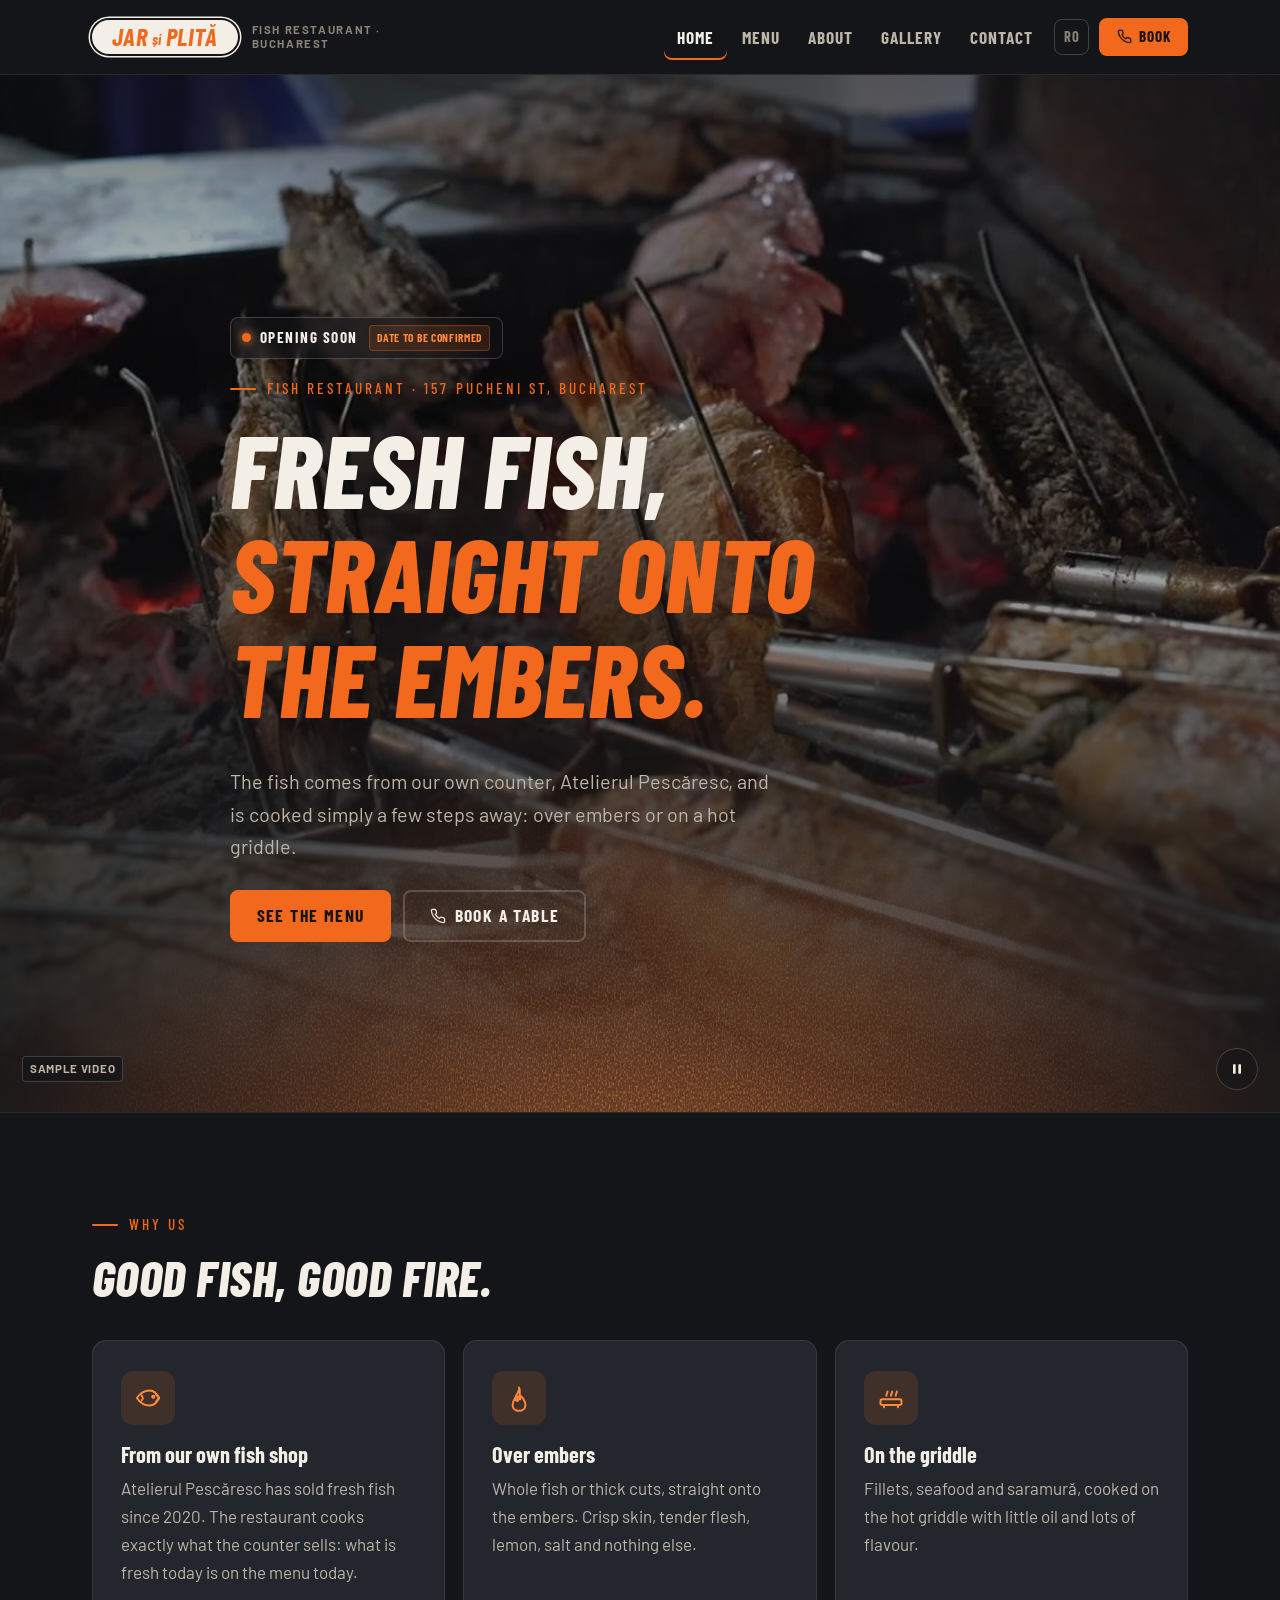
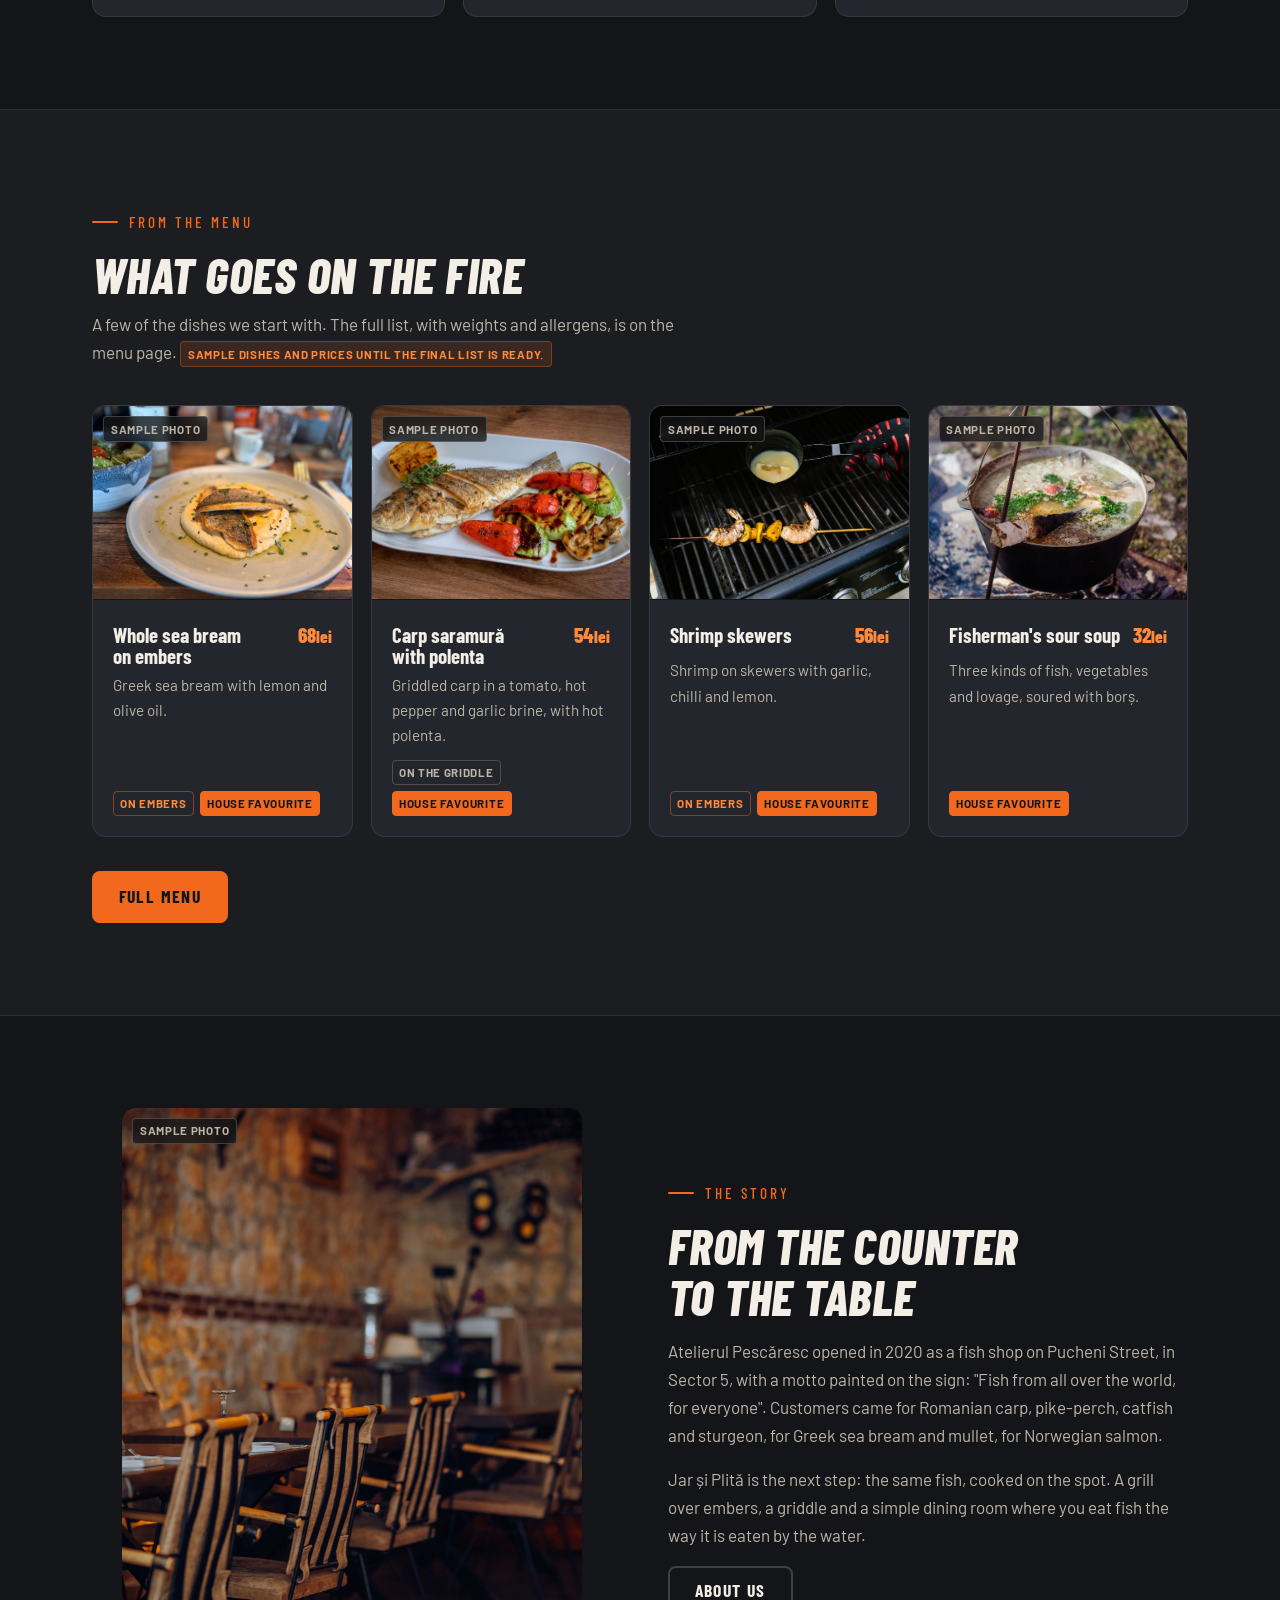
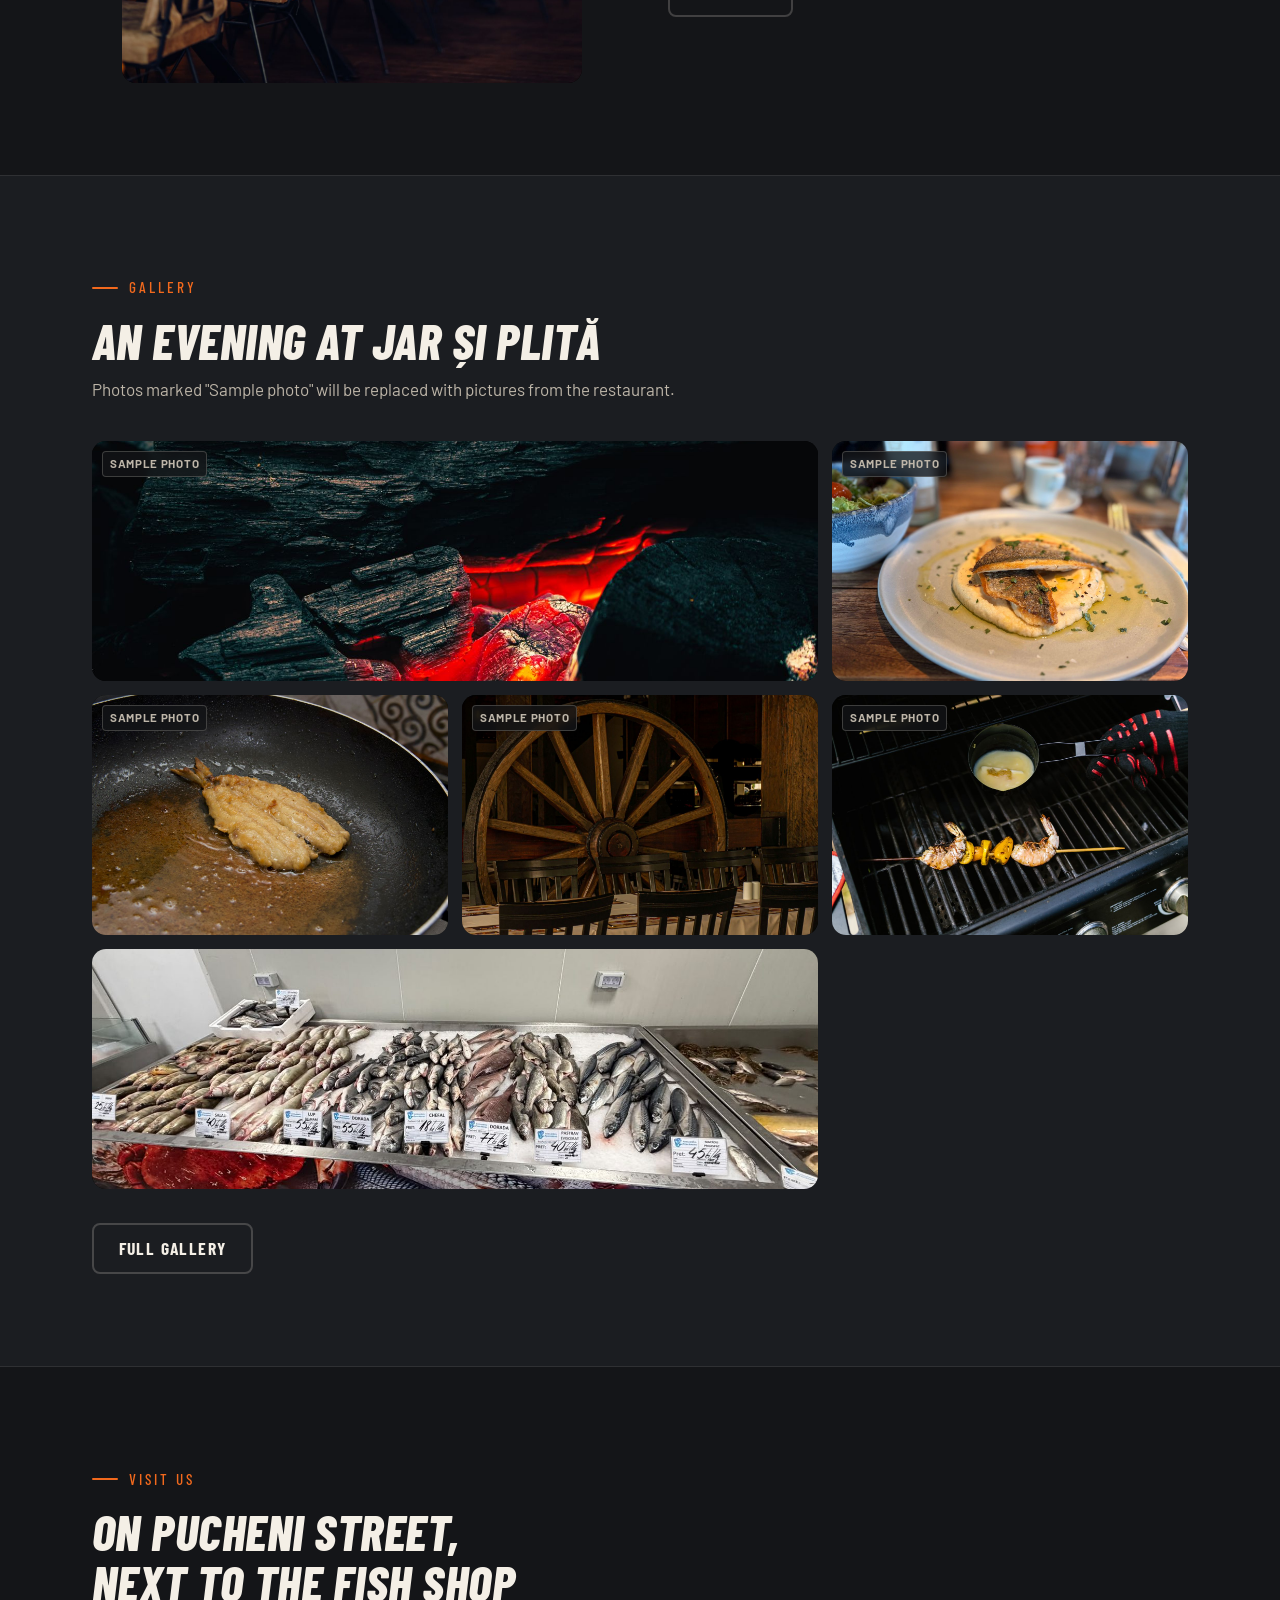
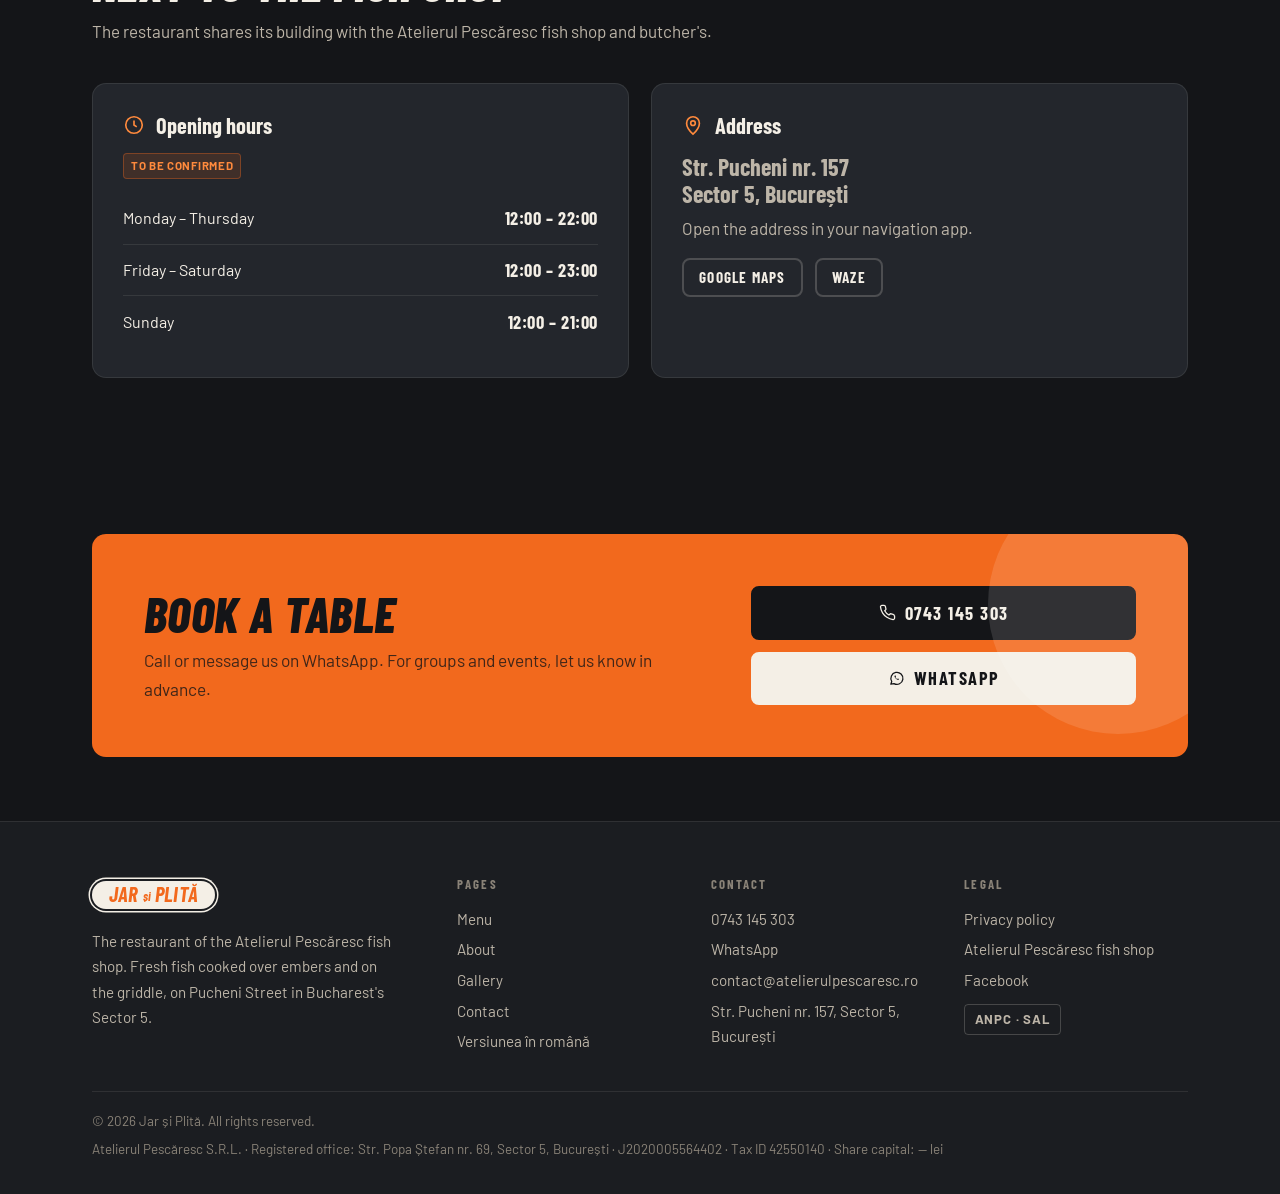
==== commit d4e54290: "preview 2026-11-05 00:10" ====
--- a/en/index.html
+++ b/en/index.html
@@ -159,8 +159,7 @@
       <article class="dish">
         <figure class="photo  has-img">
   <img src="../img/dish-dorada.jpg" alt="Whole sea bream on embers" loading="lazy">
-  <span class="tag sample">Sample photo</span>
-</figure>
+<span class="tag sample">Sample photo</span></figure>
 
         <div class="body">
           <div class="row"><h3>Whole sea bream on embers</h3><span class="price">68<small>lei</small></span>
@@ -172,8 +171,7 @@
       <article class="dish">
         <figure class="photo  has-img">
   <img src="../img/dish-saramura.jpg" alt="Carp saramură with polenta" loading="lazy">
-  <span class="tag sample">Sample photo</span>
-</figure>
+<span class="tag sample">Sample photo</span></figure>
 
         <div class="body">
           <div class="row"><h3>Carp saramură with polenta</h3><span class="price">54<small>lei</small></span>
@@ -185,8 +183,7 @@
       <article class="dish">
         <figure class="photo  has-img">
   <img src="../img/dish-creveti.jpg" alt="Shrimp skewers" loading="lazy">
-  <span class="tag sample">Sample photo</span>
-</figure>
+<span class="tag sample">Sample photo</span></figure>
 
         <div class="body">
           <div class="row"><h3>Shrimp skewers</h3><span class="price">56<small>lei</small></span>
@@ -198,8 +195,7 @@
       <article class="dish">
         <figure class="photo  has-img">
   <img src="../img/dish-ciorba.jpg" alt="Fisherman&#39;s sour soup" loading="lazy">
-  <span class="tag sample">Sample photo</span>
-</figure>
+<span class="tag sample">Sample photo</span></figure>
 
         <div class="body">
           <div class="row"><h3>Fisherman&#39;s sour soup</h3><span class="price">32<small>lei</small></span>
@@ -217,8 +213,7 @@
   <div class="wrap split">
     <figure class="photo  has-img">
   <img src="../img/interior-2.jpg" alt="The kitchen at Jar și Plită" loading="lazy">
-  <span class="tag sample">Sample photo</span>
-</figure>
+<span class="tag sample">Sample photo</span></figure>
 
     <div>
       <span class="eyebrow">The story</span>
@@ -235,38 +230,32 @@
     <div class="sec-head">
       <span class="eyebrow">Gallery</span>
       <h2 id="gallery-title">An evening at Jar și Plită</h2>
-      <p>The photos below are samples and will be replaced with pictures from the restaurant.</p>
+      <p>Photos marked &#34;Sample photo&#34; will be replaced with pictures from the restaurant.</p>
     </div>
     <div class="grid gal">
       <div class="wide"><figure class="photo  has-img">
   <img src="../img/embers.jpg" alt="The embers, before the first fish" loading="lazy">
-  <span class="tag sample">Sample photo</span>
-</figure>
+<span class="tag sample">Sample photo</span></figure>
 </div>
       <div class=""><figure class="photo  has-img">
   <img src="../img/dish-dorada.jpg" alt="Whole sea bream over embers" loading="lazy">
-  <span class="tag sample">Sample photo</span>
-</figure>
+<span class="tag sample">Sample photo</span></figure>
 </div>
       <div class=""><figure class="photo  has-img">
   <img src="../img/dish-plita.jpg" alt="Salmon on the hot griddle" loading="lazy">
-  <span class="tag sample">Sample photo</span>
-</figure>
+<span class="tag sample">Sample photo</span></figure>
 </div>
       <div class=""><figure class="photo  has-img">
   <img src="../img/interior.jpg" alt="The dining room" loading="lazy">
-  <span class="tag sample">Sample photo</span>
-</figure>
+<span class="tag sample">Sample photo</span></figure>
 </div>
       <div class="wide"><figure class="photo  has-img">
-  <img src="../img/counter.jpg" alt="The fish counter in the morning" loading="lazy">
-  <span class="tag sample">Sample photo</span>
+  <img src="../img/shop-counter-1.jpg" alt="The fish counter" loading="lazy">
 </figure>
 </div>
       <div class=""><figure class="photo  has-img">
   <img src="../img/dish-creveti.jpg" alt="Shrimp skewers" loading="lazy">
-  <span class="tag sample">Sample photo</span>
-</figure>
+<span class="tag sample">Sample photo</span></figure>
 </div>
     </div>
     <div class="sec-foot"><a class="btn ghost" href="gallery.html">Full gallery</a></div>
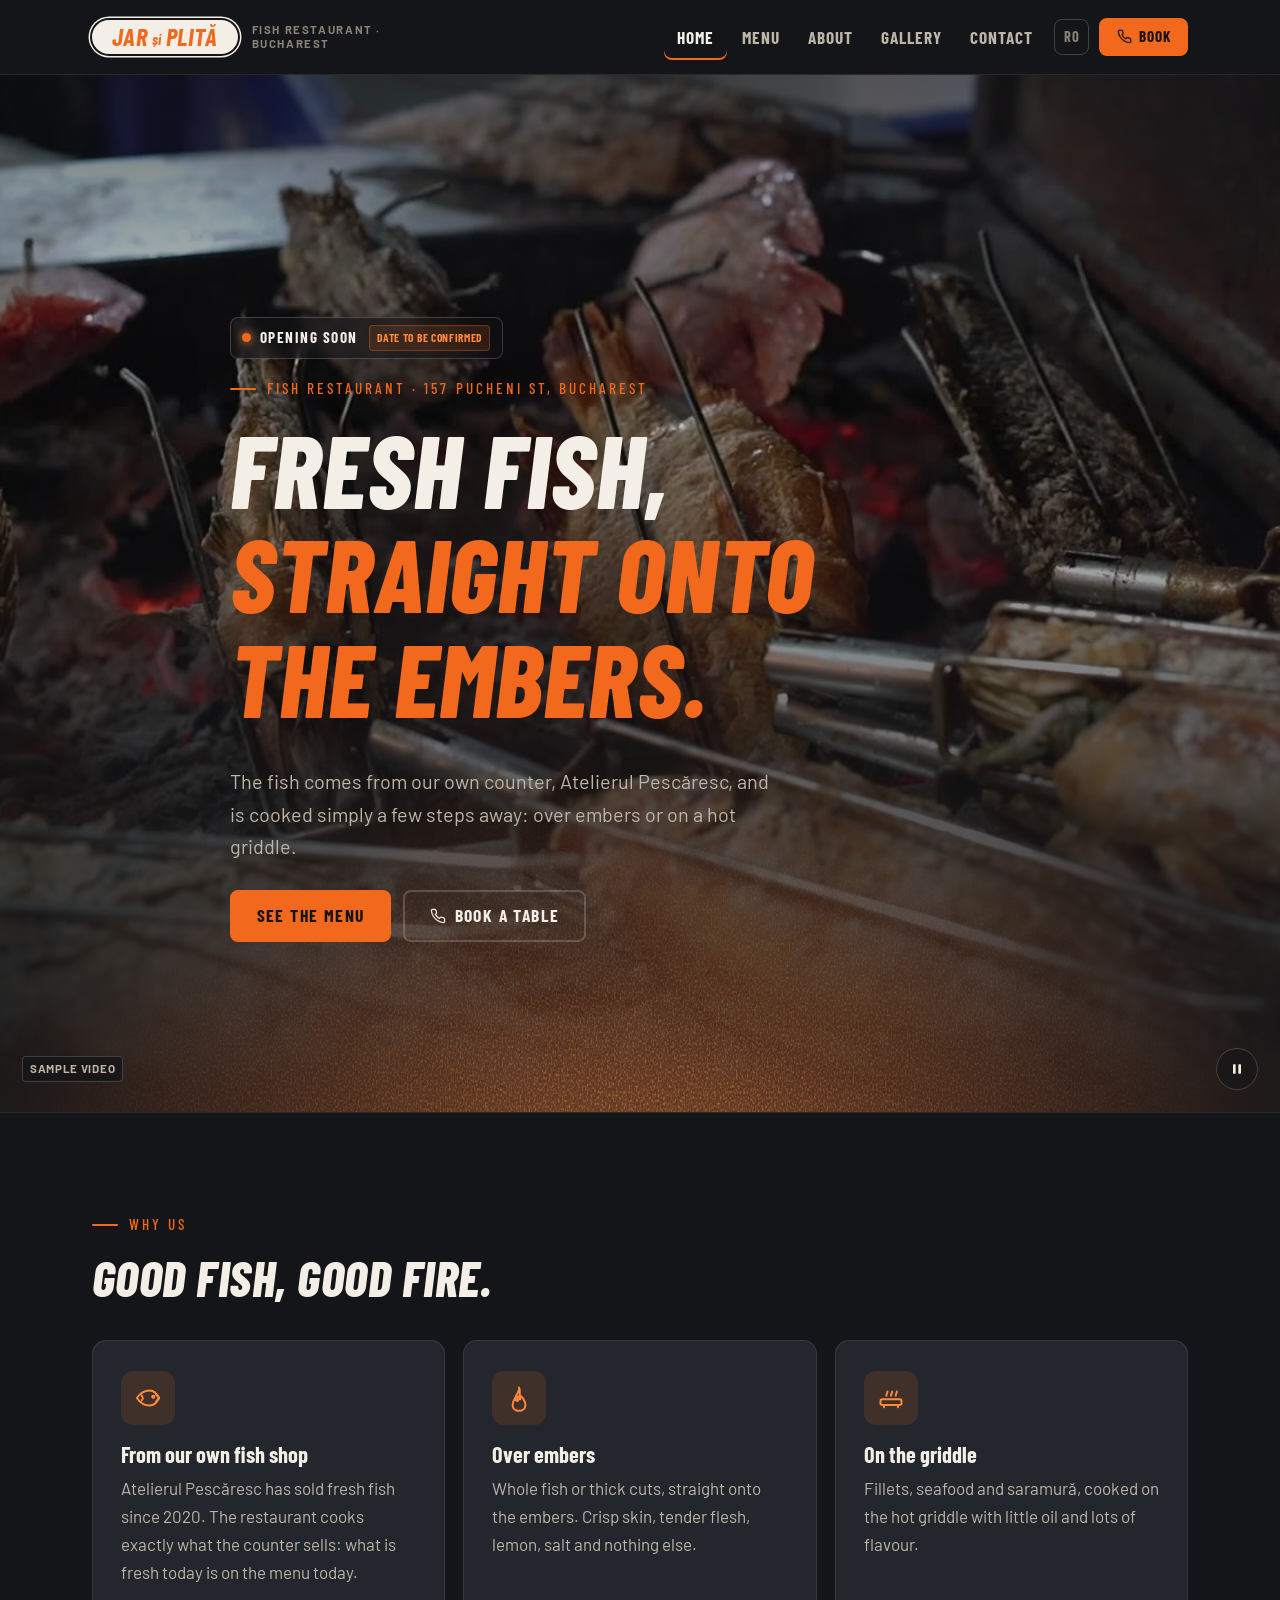
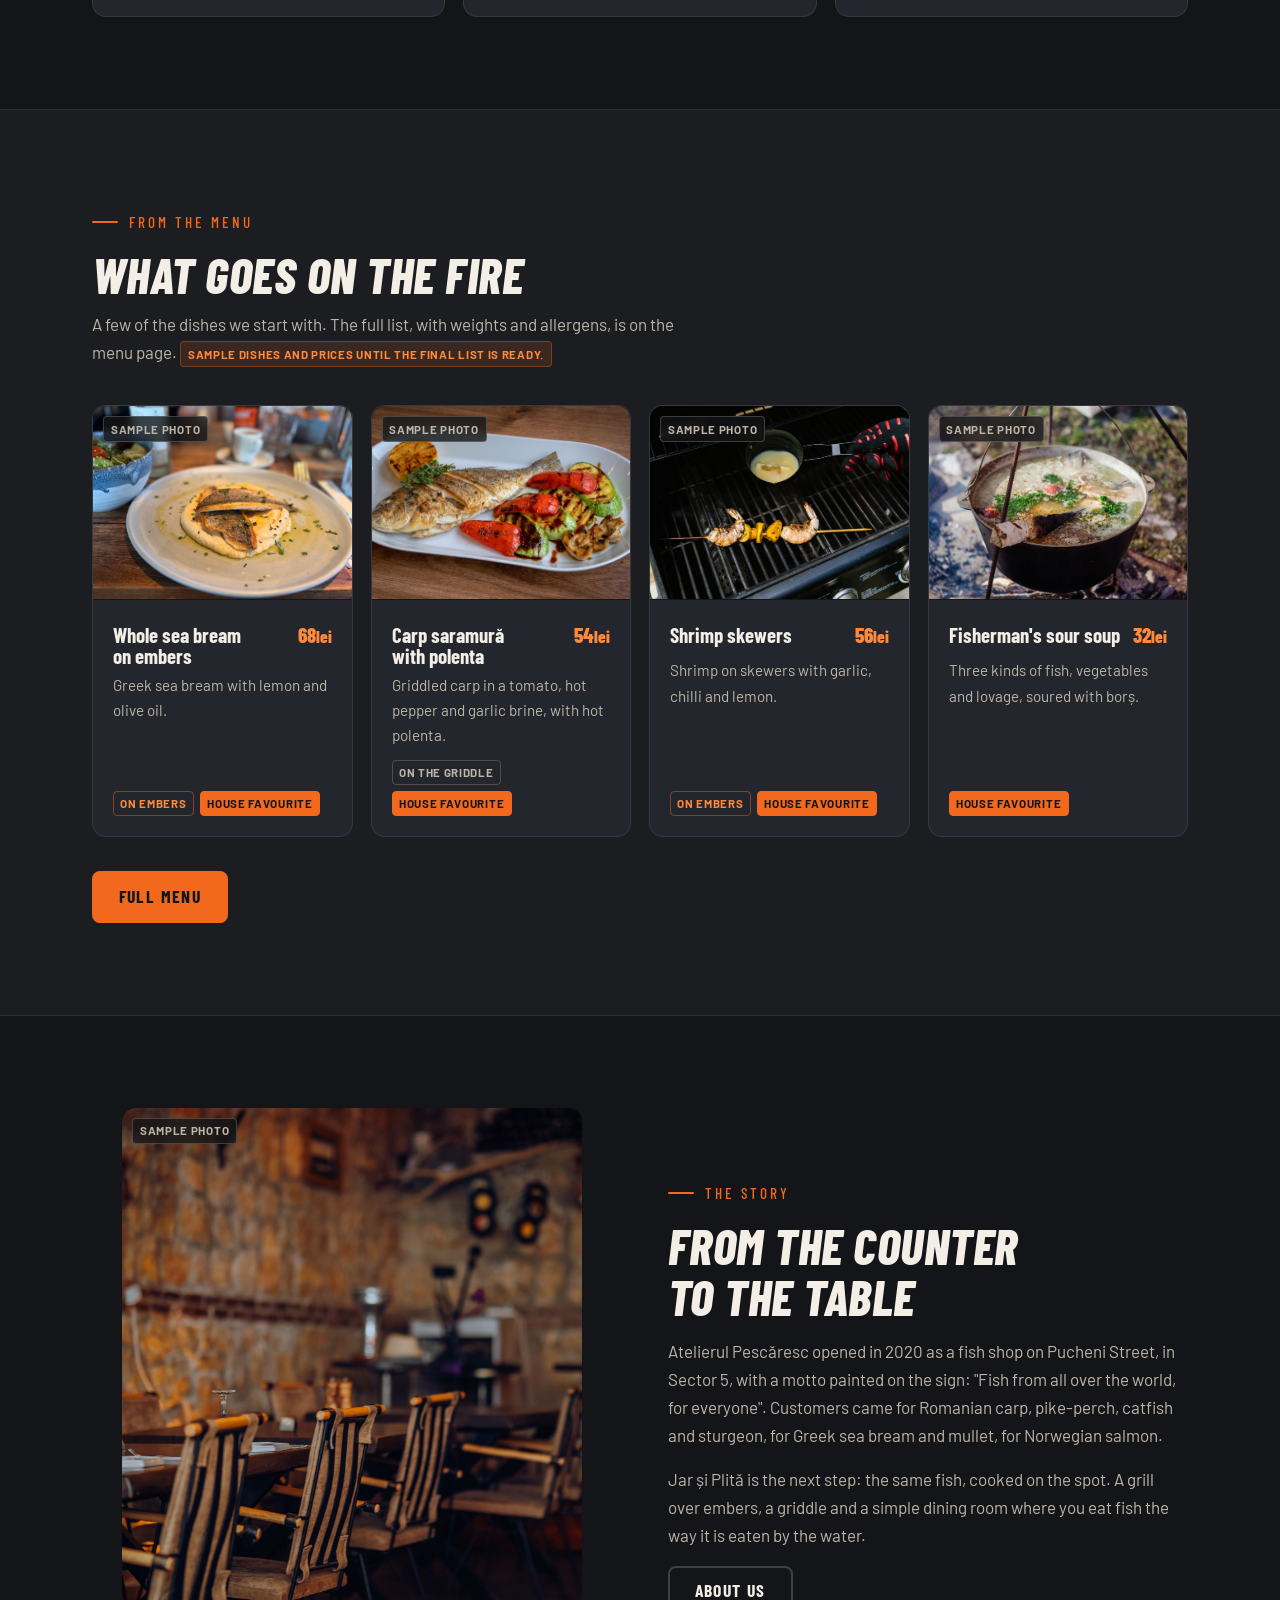
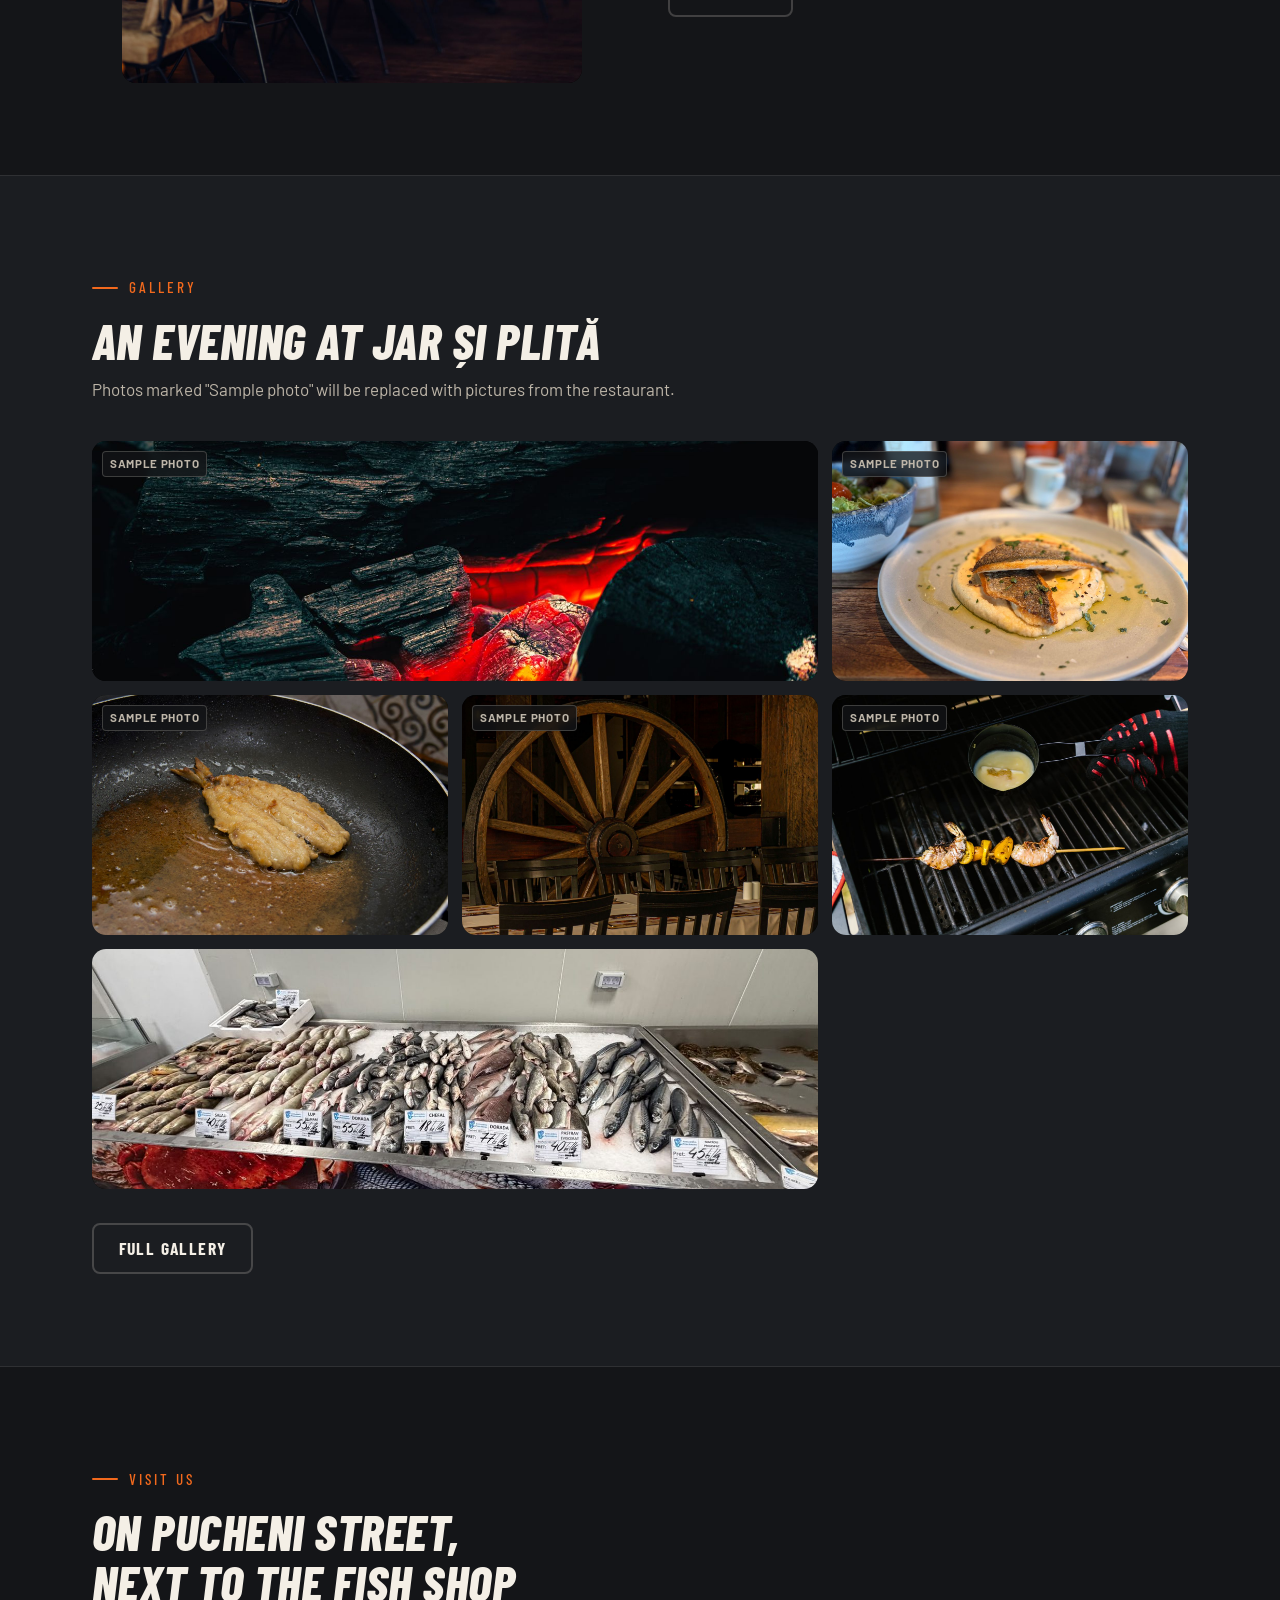
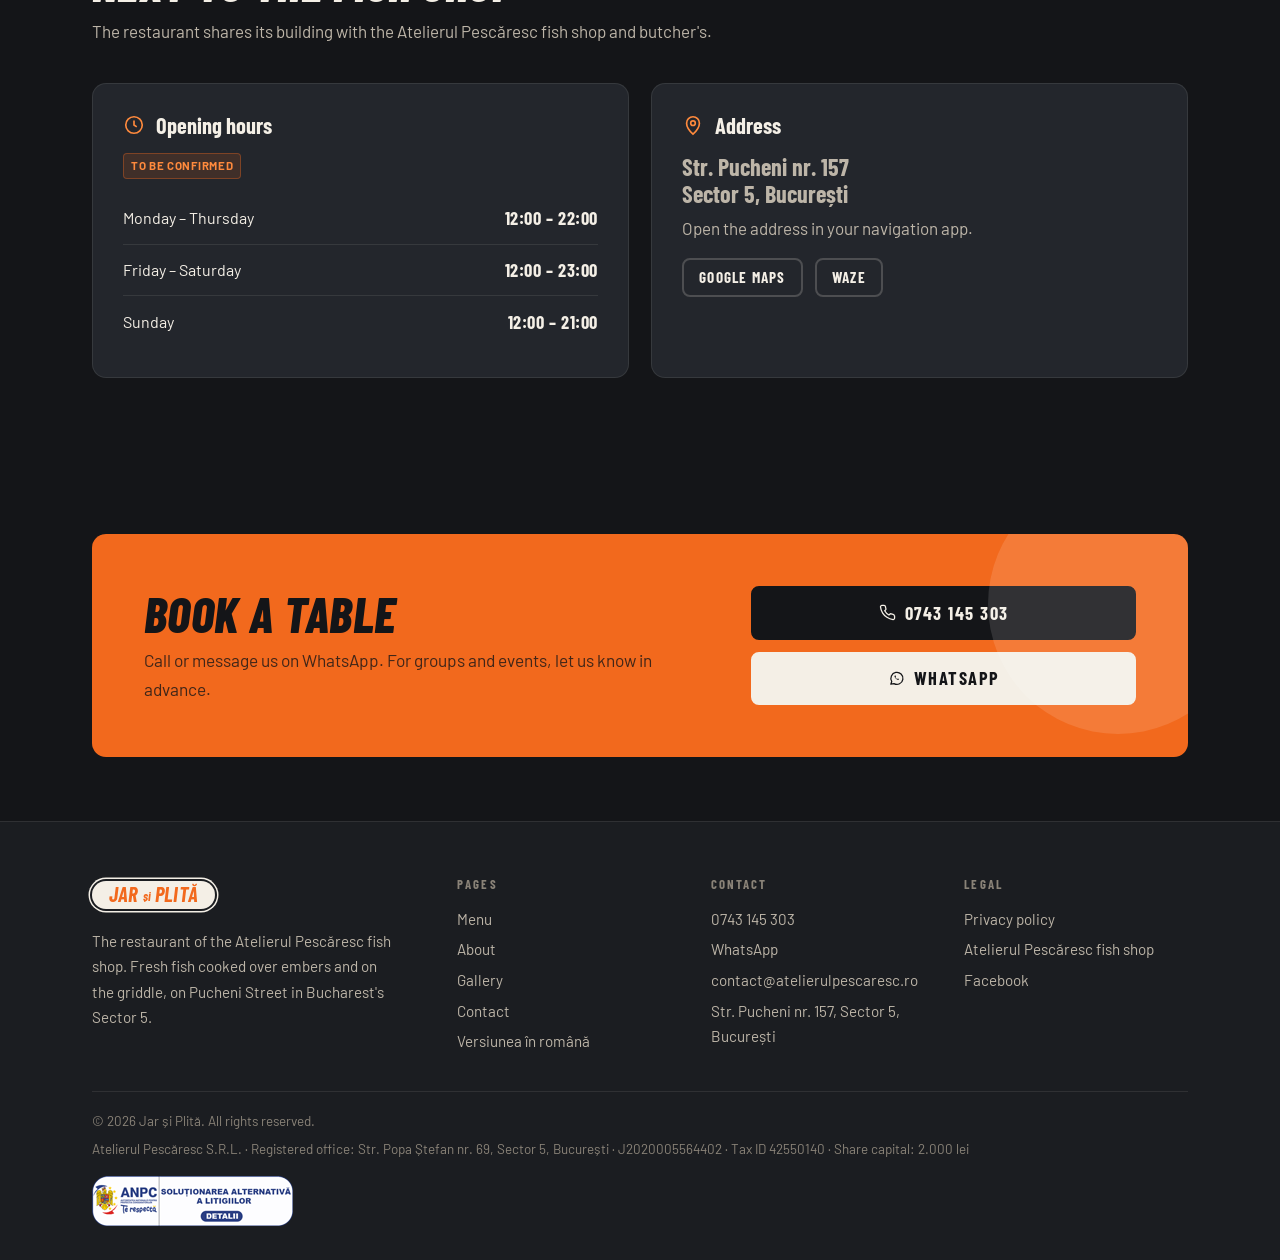
==== commit 136686bd: "preview 2026-11-05 10:19" ====
--- a/en/index.html
+++ b/en/index.html
@@ -18,7 +18,9 @@
 <meta property="og:image" content="https://jarsiplita.ro/img/hero-poster.jpg">
 <meta property="og:locale" content="en_GB">
 <meta name="theme-color" content="#141518">
+<link rel="icon" href="../favicon.ico" sizes="32x32">
 <link rel="icon" href="../favicon.svg" type="image/svg+xml">
+<link rel="apple-touch-icon" href="../img/apple-touch-icon.png">
 <link rel="stylesheet" href="../css/style.css">
 <script type="application/ld+json">
 {
@@ -34,7 +36,12 @@
     "streetAddress": "Str. Pucheni nr. 157"
   },
   "email": "contact@atelierulpescaresc.ro",
-  "hasMenu": "https://jarsiplita.ro/en/menu.html",
+  "geo": {
+    "@type": "GeoCoordinates",
+    "latitude": 44.386333,
+    "longitude": 26.059304
+  },
+  "hasMenu": "https://jarsiplita.ro/en/menu",
   "image": "https://jarsiplita.ro/img/hero-poster.jpg",
   "name": "Jar \u0219i Plit\u0103",
   "parentOrganization": {
@@ -70,7 +77,7 @@
 
 <header class="site" id="hdr">
   <div class="wrap bar">
-    <a class="brand" href="index.html" aria-label="Jar și Plită">
+    <a class="brand" href="./" aria-label="Jar și Plită">
       <span class="pill"><b>Jar</b><i>și</i><b>Plită</b></span>
       <span class="brand-sub">Fish restaurant · Bucharest</span>
     </a>
@@ -78,12 +85,12 @@
       <svg viewBox="0 0 24 24" width="22" height="22" fill="none" stroke="currentColor" stroke-width="2.2" stroke-linecap="round" aria-hidden="true"><path d="M3 6h18M3 12h18M3 18h18"/></svg>
     </button>
     <nav class="primary" id="nav" aria-label="Home">
-      <a href="index.html" aria-current="page">Home</a>
-      <a href="menu.html">Menu</a>
-      <a href="about.html">About</a>
-      <a href="gallery.html">Gallery</a>
-      <a href="contact.html">Contact</a>
-      <a class="lang" href="../index.html" hreflang="ro" lang="ro" title="Versiunea în română">RO</a>
+      <a href="./" aria-current="page">Home</a>
+      <a href="menu">Menu</a>
+      <a href="about">About</a>
+      <a href="gallery">Gallery</a>
+      <a href="contact">Contact</a>
+      <a class="lang" href="../" hreflang="ro" lang="ro" title="Versiunea în română">RO</a>
       <a class="btn small" href="tel:+40743145303">
         <svg viewBox="0 0 24 24" width="15" height="15" fill="none" stroke="currentColor" stroke-width="2" aria-hidden="true"><path d="M22 16.9v3a2 2 0 0 1-2.2 2 19.8 19.8 0 0 1-8.6-3.1 19.5 19.5 0 0 1-6-6 19.8 19.8 0 0 1-3.1-8.7A2 2 0 0 1 4.1 2h3a2 2 0 0 1 2 1.7c.1.9.3 1.8.6 2.6a2 2 0 0 1-.5 2.1L8 9.6a16 16 0 0 0 6 6l1.2-1.2a2 2 0 0 1 2.1-.5c.8.3 1.7.5 2.6.6a2 2 0 0 1 1.7 2Z"/></svg>
         Book
@@ -111,7 +118,7 @@
       <h1 id="hero-title">Fresh fish, <em>straight onto the embers.</em></h1>
       <p class="lead">The fish comes from our own counter, Atelierul Pescăresc, and is cooked simply a few steps away: over embers or on a hot griddle.</p>
       <div class="cta">
-        <a class="btn" href="menu.html">See the menu</a>
+        <a class="btn" href="menu">See the menu</a>
         <a class="btn ghost" href="tel:+40743145303"><svg viewBox="0 0 24 24" width="16" height="16" fill="none" stroke="currentColor" stroke-width="1.8" aria-hidden="true"><path d="M22 16.9v3a2 2 0 0 1-2.2 2 19.8 19.8 0 0 1-8.6-3.1 19.5 19.5 0 0 1-6-6 19.8 19.8 0 0 1-3.1-8.7A2 2 0 0 1 4.1 2h3a2 2 0 0 1 2 1.7c.1.9.3 1.8.6 2.6a2 2 0 0 1-.5 2.1L8 9.6a16 16 0 0 0 6 6l1.2-1.2a2 2 0 0 1 2.1-.5c.8.3 1.7.5 2.6.6a2 2 0 0 1 1.7 2Z"/></svg>
  Book a table</a>
       </div>
@@ -205,7 +212,7 @@
         </div>
       </article>
     </div>
-    <div class="sec-foot"><a class="btn" href="menu.html">Full menu</a></div>
+    <div class="sec-foot"><a class="btn" href="menu">Full menu</a></div>
   </div>
 </section>
 
@@ -220,7 +227,7 @@
       <h2 id="about-title">From the counter to the table</h2>
       <p>Atelierul Pescăresc opened in 2020 as a fish shop on Pucheni Street, in Sector 5, with a motto painted on the sign: &#34;Fish from all over the world, for everyone&#34;. Customers came for Romanian carp, pike-perch, catfish and sturgeon, for Greek sea bream and mullet, for Norwegian salmon.</p>
       <p>Jar și Plită is the next step: the same fish, cooked on the spot. A grill over embers, a griddle and a simple dining room where you eat fish the way it is eaten by the water.</p>
-      <div class="cta"><a class="btn ghost" href="about.html">About us</a></div>
+      <div class="cta"><a class="btn ghost" href="about">About us</a></div>
     </div>
   </div>
 </section>
@@ -258,7 +265,7 @@
 <span class="tag sample">Sample photo</span></figure>
 </div>
     </div>
-    <div class="sec-foot"><a class="btn ghost" href="gallery.html">Full gallery</a></div>
+    <div class="sec-foot"><a class="btn ghost" href="gallery">Full gallery</a></div>
   </div>
 </section>
 
@@ -320,16 +327,16 @@
   <div class="wrap">
     <div class="cols">
       <div>
-        <a class="brand" href="index.html"><span class="pill"><b>Jar</b><i>și</i><b>Plită</b></span></a>
+        <a class="brand" href="./"><span class="pill"><b>Jar</b><i>și</i><b>Plită</b></span></a>
         <p class="fabout">The restaurant of the Atelierul Pescăresc fish shop. Fresh fish cooked over embers and on the griddle, on Pucheni Street in Bucharest&#39;s Sector 5.</p>
       </div>
       <div>
         <h4>Pages</h4>
-        <a href="menu.html">Menu</a>
-        <a href="about.html">About</a>
-        <a href="gallery.html">Gallery</a>
-        <a href="contact.html">Contact</a>
-        <a href="../index.html" hreflang="ro" lang="ro">Versiunea în română</a>
+        <a href="menu">Menu</a>
+        <a href="about">About</a>
+        <a href="gallery">Gallery</a>
+        <a href="contact">Contact</a>
+        <a href="../" hreflang="ro" lang="ro">Versiunea în română</a>
       </div>
       <div>
         <h4>Contact</h4>
@@ -340,15 +347,17 @@
       </div>
       <div>
         <h4>Legal</h4>
-        <a href="privacy.html">Privacy policy</a>
+        <a href="privacy">Privacy policy</a>
         <a href="https://www.atelierulpescaresc.ro/" rel="noopener">Atelierul Pescăresc fish shop</a>
         <a href="https://www.facebook.com/atelierulpescaresconline" rel="noopener">Facebook</a>
-        <a class="sal" href="https://reclamatiisal.anpc.ro" rel="noopener" title="Alternative dispute resolution (Romanian consumer authority)">ANPC · SAL</a>
       </div>
     </div>
     <div class="legal">
       <span>© 2026 Jar și Plită. All rights reserved.</span>
-      <span class="company">Atelierul Pescăresc S.R.L. · Registered office: Str. Popa Ștefan nr. 69, Sector 5, București · J2020005564402 · Tax ID 42550140 · Share capital: — lei</span>
+      <span class="company">Atelierul Pescăresc S.R.L. · Registered office: Str. Popa Ștefan nr. 69, Sector 5, București · J2020005564402 · Tax ID 42550140 · Share capital: 2.000 lei</span>
+      <a class="sal" href="https://reclamatiisal.anpc.ro" rel="noopener" title="Alternative dispute resolution (Romanian consumer authority)">
+        <img src="../img/anpc-sal.png" width="250" height="50" alt="Alternative dispute resolution (Romanian consumer authority)" loading="lazy">
+      </a>
     </div>
   </div>
 </footer>
--- a/css/style.css
+++ b/css/style.css
@@ -334,7 +334,9 @@
 footer.site a{color:var(--sand);text-decoration:none;display:block;padding:.18em 0}
 footer.site a:hover{color:var(--ember-hot)}
 footer.site .addr{display:block;padding:.18em 0}
-footer.site a.sal{margin-top:.5rem;display:inline-block;border:1px solid var(--line-strong);border-radius:4px;padding:.3em .7em;font-weight:700;font-size:.82rem;letter-spacing:.06em}
+footer.site a.sal{align-self:flex-start;margin-top:10px;padding:0}
+footer.site a.sal img{display:block;width:250px;height:50px;max-width:100%;object-fit:contain;object-position:left center}
+.page-hero .other-lang{margin-top:24px;color:var(--sand)}
 footer.site .legal{margin-top:34px;padding-top:18px;border-top:1px solid var(--line);display:flex;flex-direction:column;gap:6px;font-size:.84rem;color:var(--ash)}
 
 /* ---------- Responsive ---------- */
